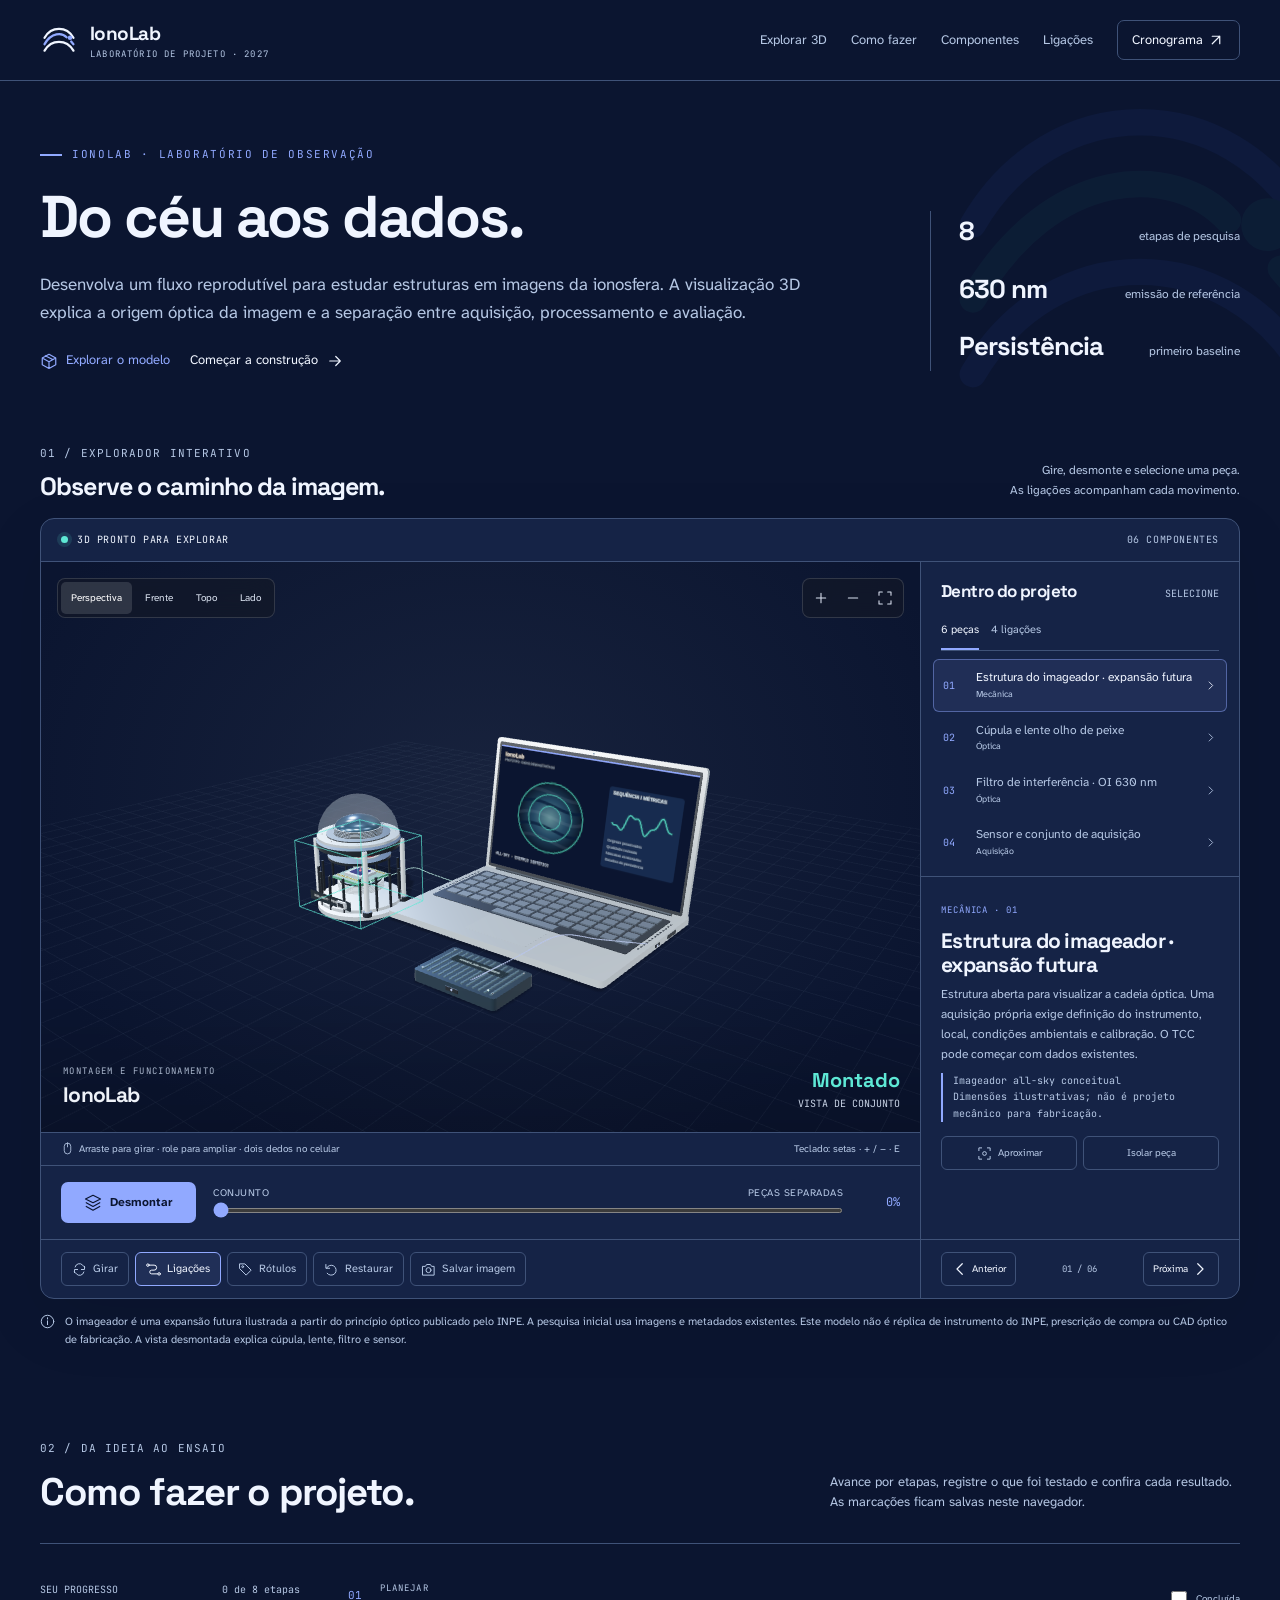
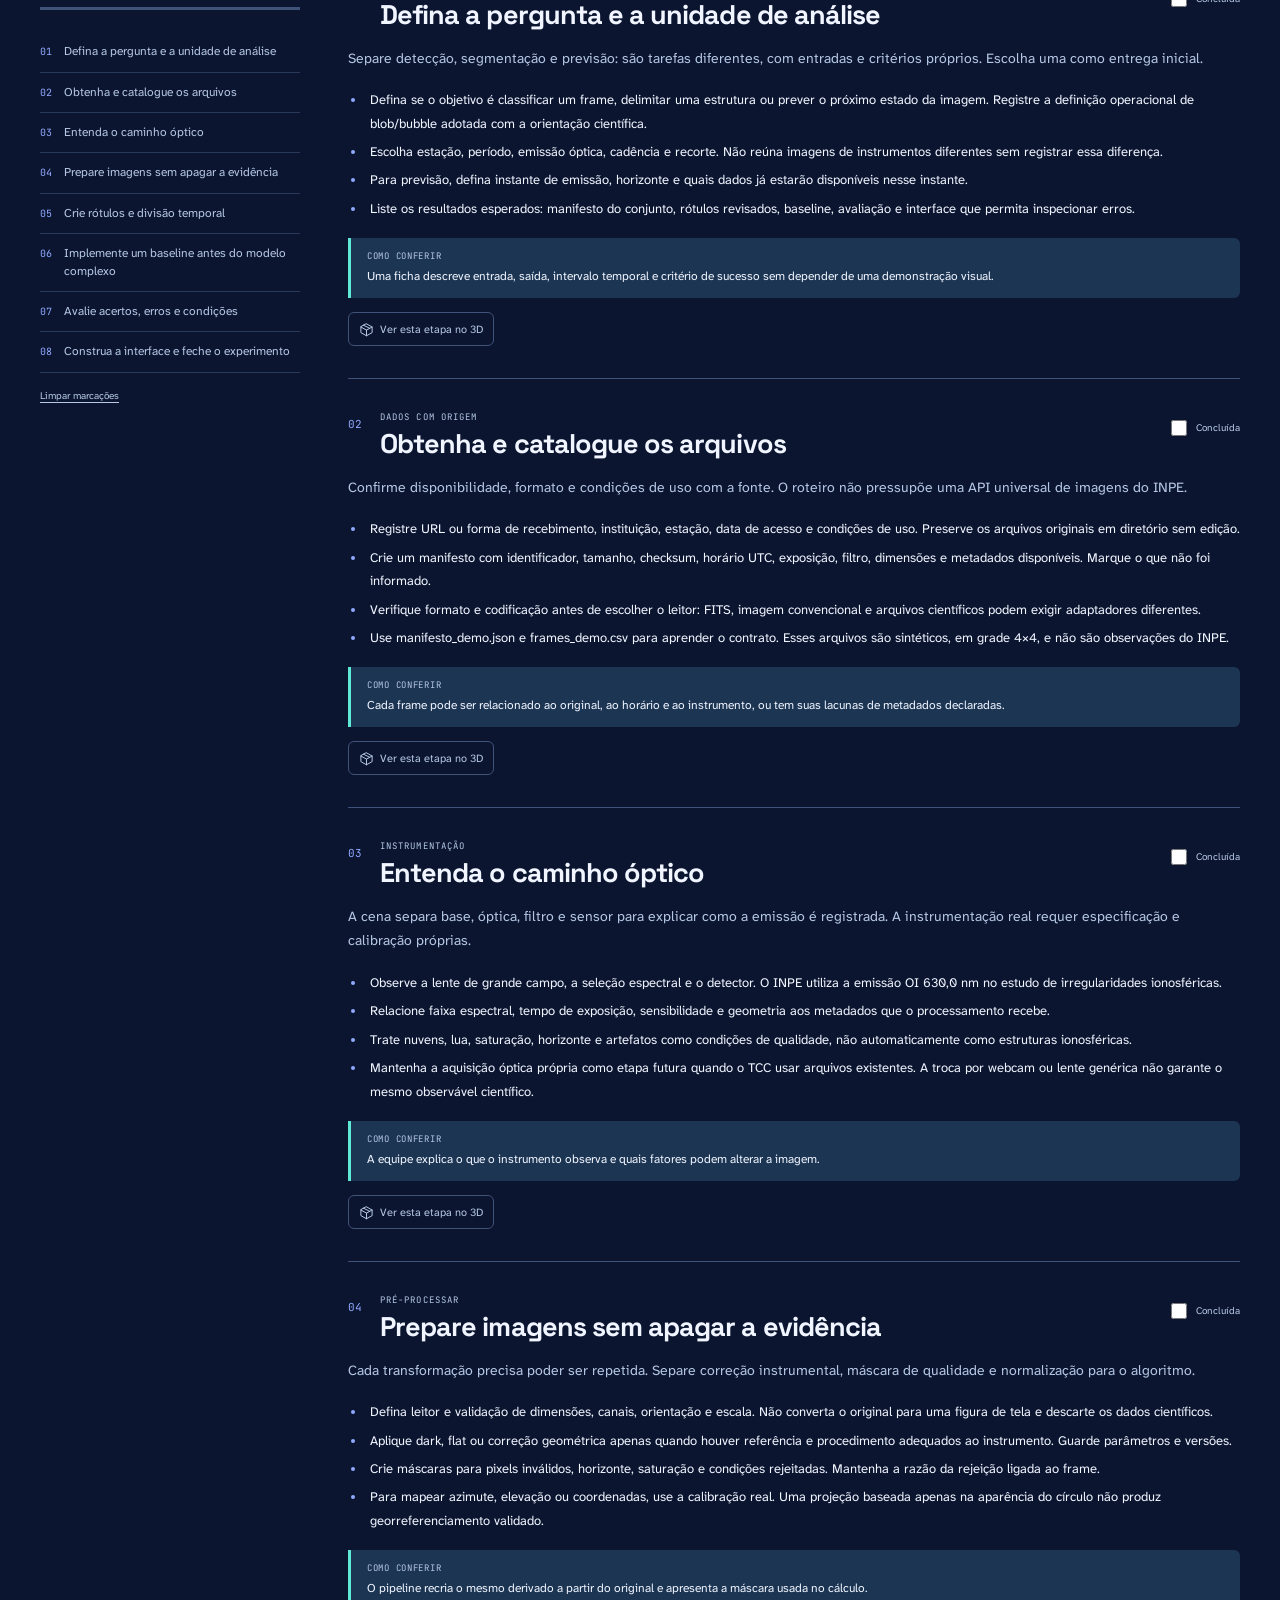
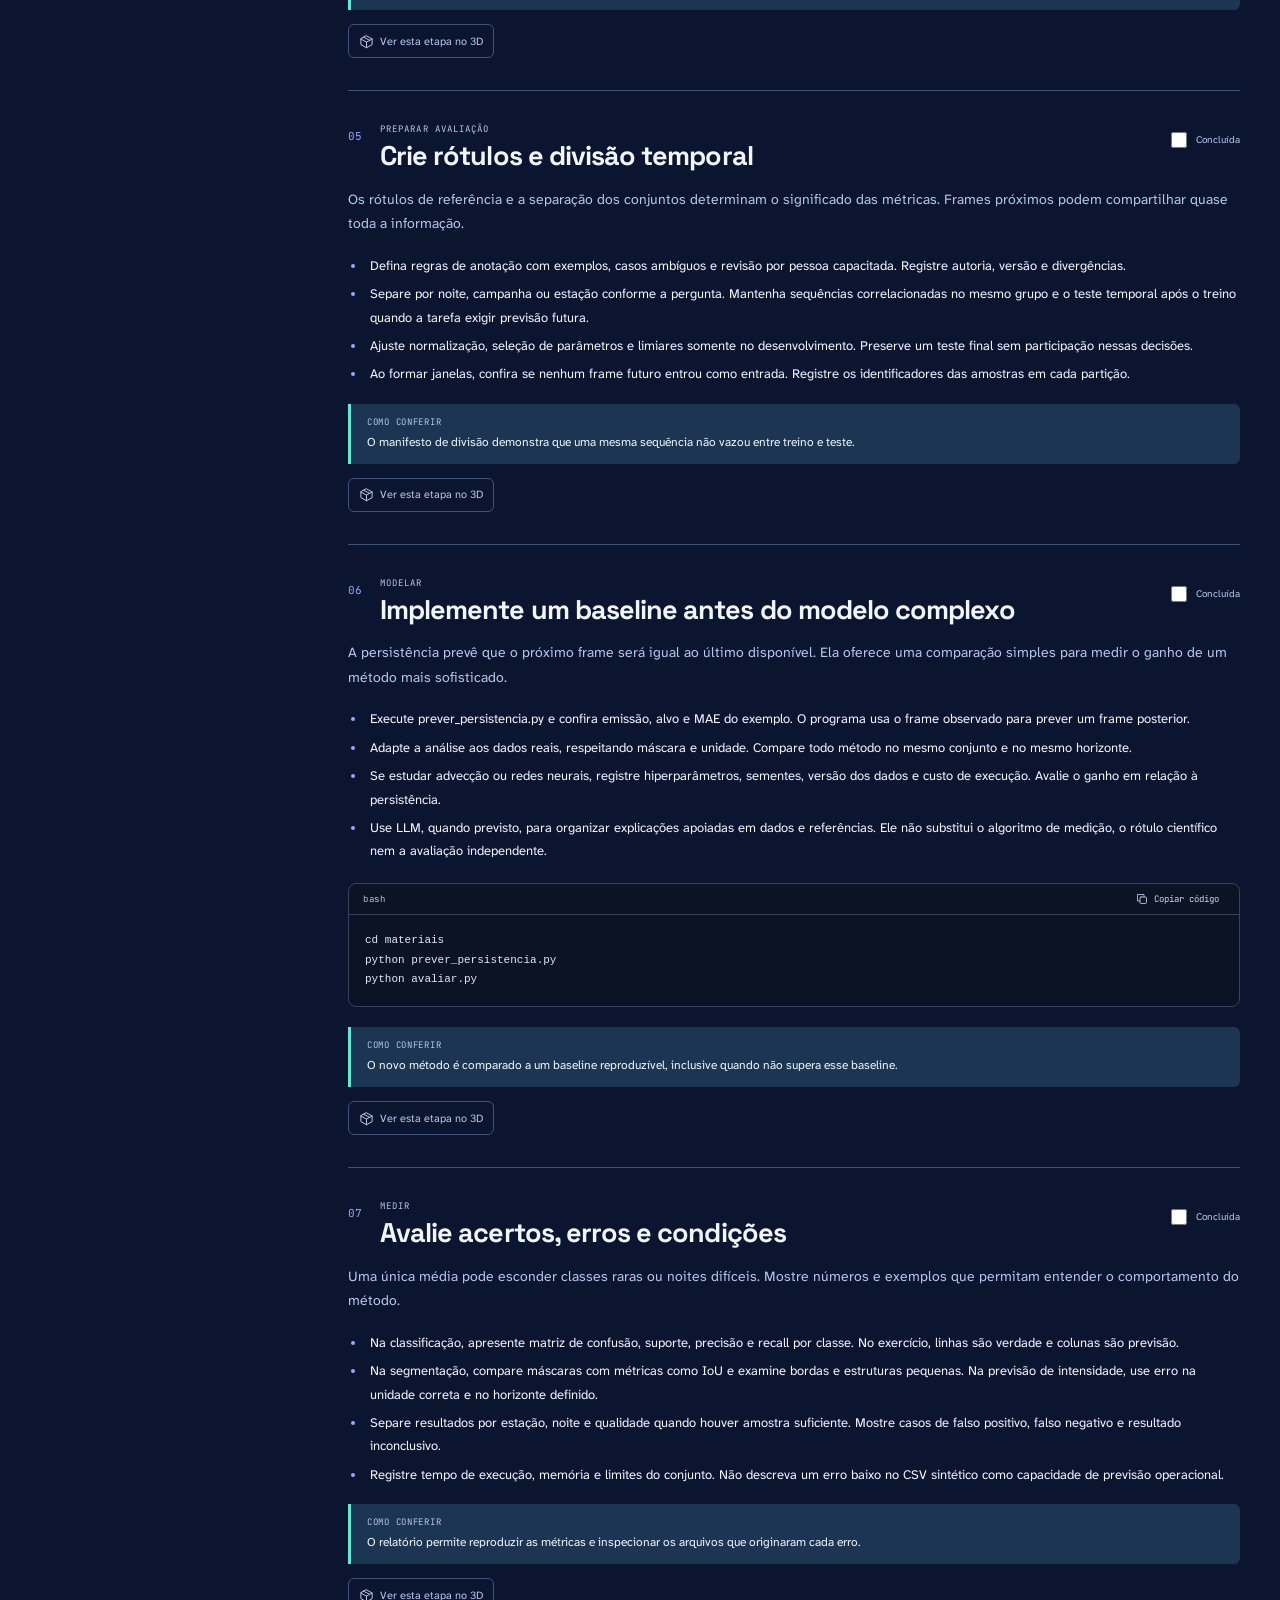
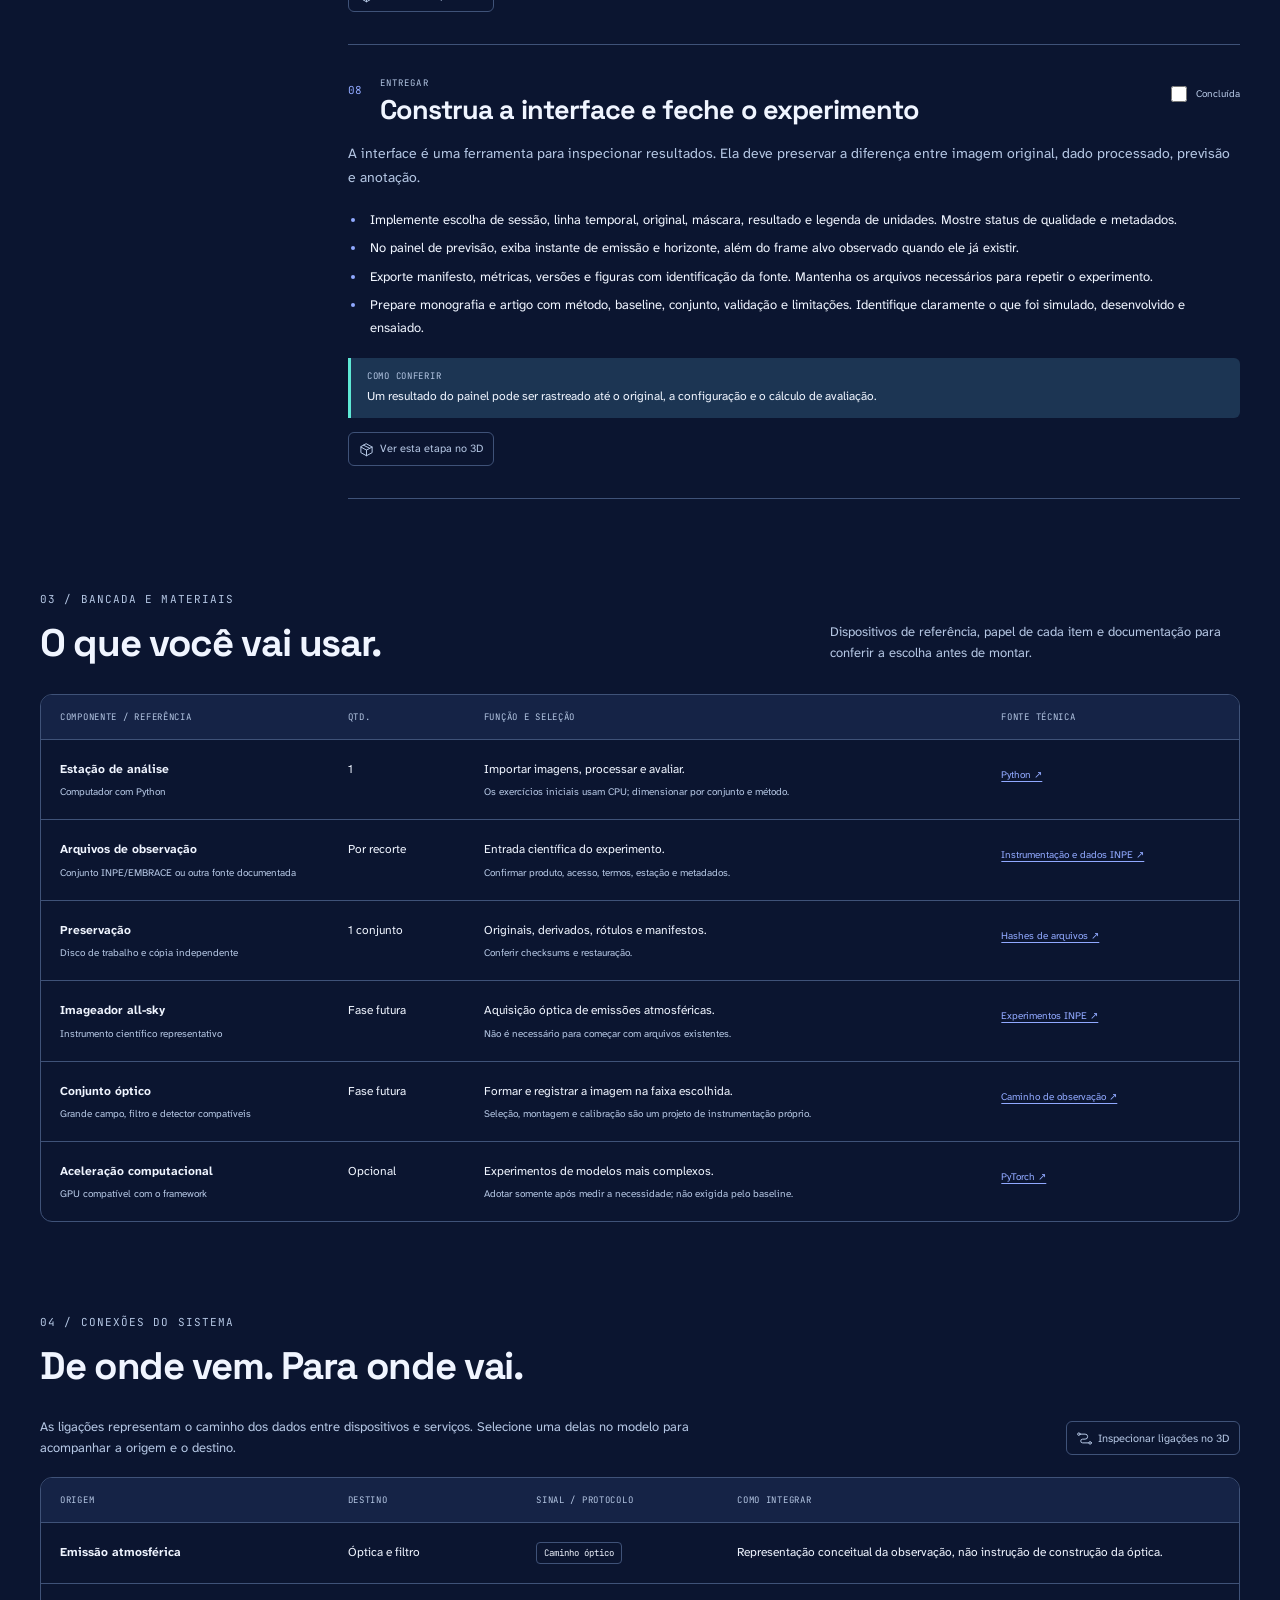
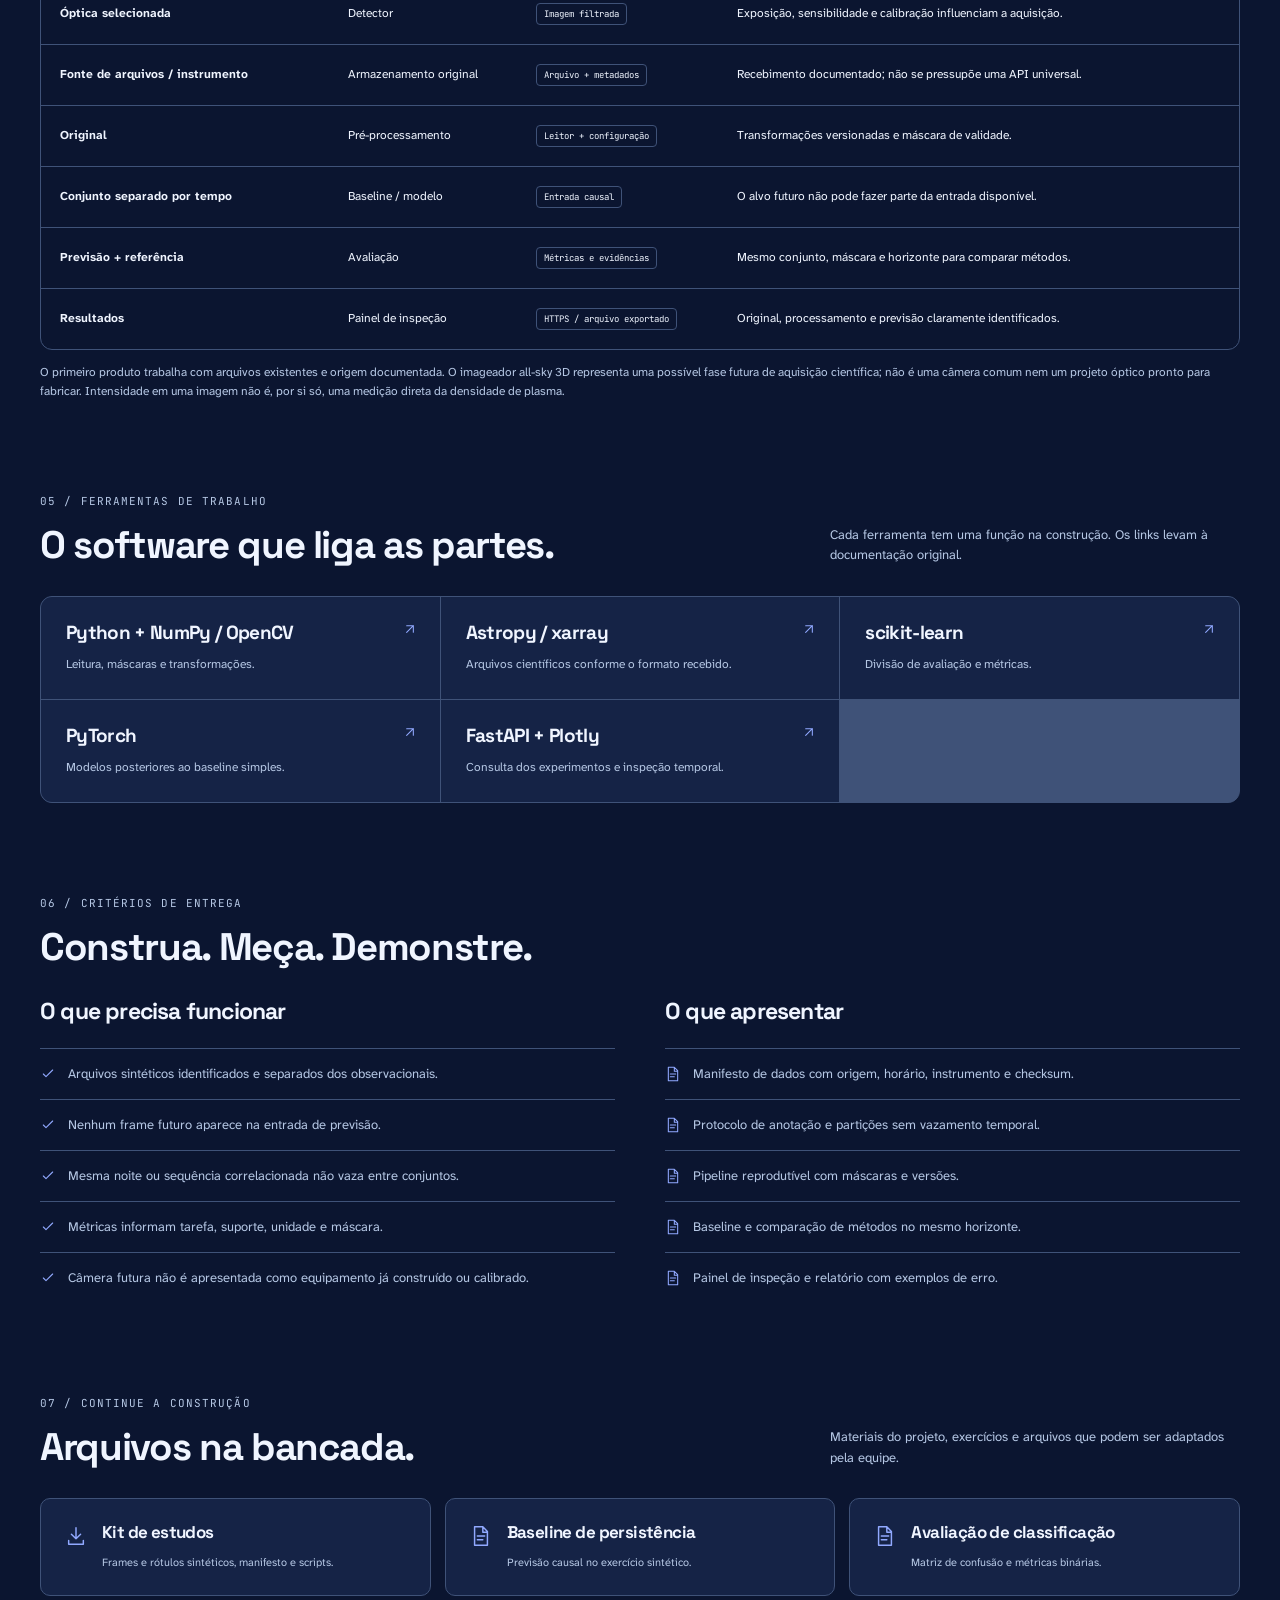
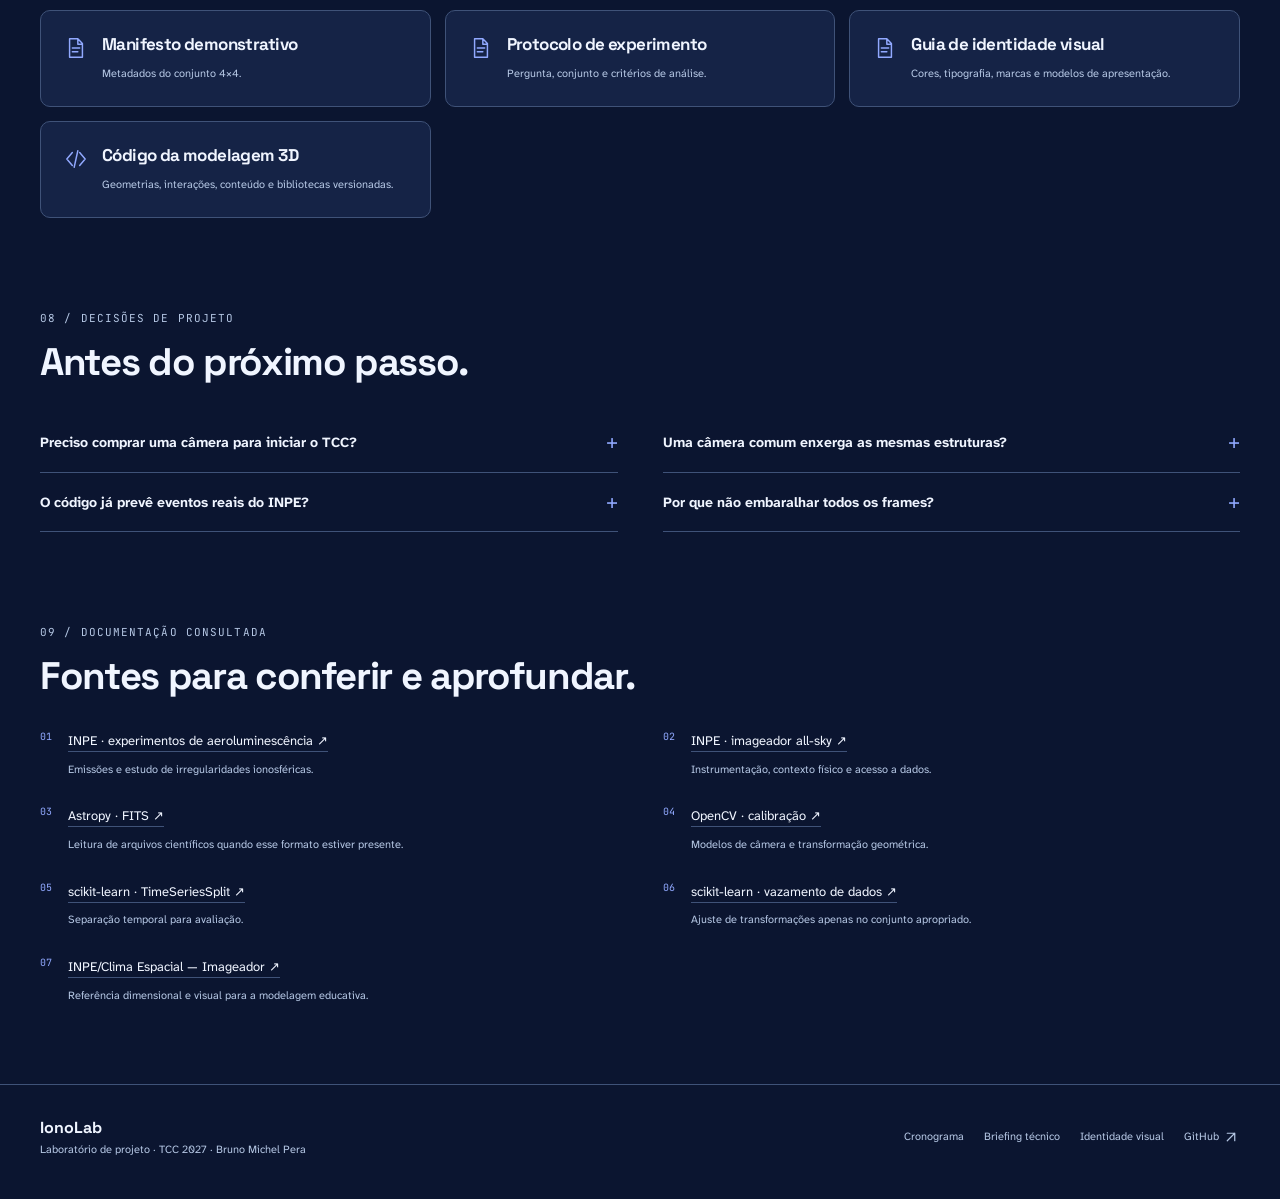
==== laboratorio-3d/index.html @ b093783a "Adiciona laboratório 3D e simplifica cronograma de 2027" ====
<!DOCTYPE html>
<html lang="pt-BR"><head><meta charset="UTF-8"><meta name="viewport" content="width=device-width,initial-scale=1"><meta name="theme-color" content="#0B1530"><title>IonoLab · Laboratório 3D e guia de construção</title><meta name="description" content="Desenvolva um fluxo reprodutível para estudar estruturas em imagens da ionosfera. A visualização 3D explica a origem óptica da imagem e a separação entre aquisição, processamento e avaliação."><link rel="icon" href="../identidade-visual/assets/simbolo.svg" type="image/svg+xml"><link rel="canonical" href="https://perabru.github.io/ionolab-ionosfera/laboratorio-3d/"><link rel="stylesheet" href="style.css"><style>@font-face{font-family:'Space Grotesk';src:url('../identidade-visual/fontes/space-grotesk.woff') format('woff');font-display:swap;font-weight:100 900}
@font-face{font-family:'Atkinson Hyperlegible Next';src:url('../identidade-visual/fontes/atkinson-hyperlegible-next.woff') format('woff');font-display:swap;font-weight:100 900}
@font-face{font-family:'JetBrains Mono';src:url('../identidade-visual/fontes/jetbrains-mono.woff') format('woff');font-display:swap;font-weight:100 900}
:root{--bg:#0B1530;--panel:#152346;--ink:#F0F5FF;--muted:#B5C7E4;--line:#3F5278;--accent:#91A9FF;--second:#5EE8D5;--paper:#F0F5FF;--dark:#0B1530;--accent-ink:#0B1530;--stage-accent:#5EE8D5;--display:'Space Grotesk';--body:'Atkinson Hyperlegible Next';--mono:'JetBrains Mono'}</style><script type="importmap">{"imports":{"three":"./vendor/three.module.min.js"}}</script></head>
<body data-project="ionolab-ionosfera"><a class="skip" href="#como-fazer">Pular para o passo a passo</a>
<header class="site-header"><div class="wrap header-inner"><a class="brand" href="../"><img src="../identidade-visual/assets/simbolo-negativo.svg" alt=""><span><strong>IonoLab</strong><small>Laboratório de projeto · 2027</small></span></a><nav class="nav-links" id="nav-links" aria-label="Navegação do laboratório"><a href="#explorar">Explorar 3D</a><a href="#como-fazer">Como fazer</a><a href="#componentes">Componentes</a><a href="#ligacoes">Ligações</a><a class="back-link" href="../">Cronograma <svg viewBox="0 0 24 24" fill="none" stroke="currentColor" stroke-width="1.6" stroke-linecap="round" stroke-linejoin="round" aria-hidden="true"><path d="M7 17 17 7M7 7h10v10"/></svg></a></nav><button class="menu-toggle" id="menu-toggle" aria-label="Abrir navegação" aria-controls="nav-links" aria-expanded="false"><svg viewBox="0 0 24 24" fill="none" stroke="currentColor" stroke-width="1.6" stroke-linecap="round" stroke-linejoin="round" aria-hidden="true"><path d="M4 6h16M4 12h16M4 18h16"/></svg></button></div></header>
<main><section class="hero"><div class="wrap hero-grid"><div><span class="eyebrow">IonoLab · laboratório de observação</span><h1>Do céu aos dados.</h1><p class="lede">Desenvolva um fluxo reprodutível para estudar estruturas em imagens da ionosfera. A visualização 3D explica a origem óptica da imagem e a separação entre aquisição, processamento e avaliação.</p><div class="hero-links"><a href="#explorar"><svg viewBox="0 0 24 24" fill="none" stroke="currentColor" stroke-width="1.6" stroke-linecap="round" stroke-linejoin="round" aria-hidden="true"><path d="m12 3 9 5v9l-9 5-9-5V8Z M3 8l9 5 9-5m-9 5v9m-5-17 10 5"/></svg>Explorar o modelo</a><a href="#como-fazer">Começar a construção <svg viewBox="0 0 24 24" fill="none" stroke="currentColor" stroke-width="1.6" stroke-linecap="round" stroke-linejoin="round" aria-hidden="true"><path d="M5 12h14m-6-6 6 6-6 6"/></svg></a></div></div><div class="hero-side"><div class="metric"><strong>8</strong><span>etapas de pesquisa</span></div><div class="metric"><strong>630 nm</strong><span>emissão de referência</span></div><div class="metric"><strong>Persistência</strong><span>primeiro baseline</span></div></div></div></section>
<div class="wrap"><section id="explorar" aria-labelledby="lab-title"><div class="lab-header"><div><span class="section-label">01 / Explorador interativo</span><h2 id="lab-title">Observe o caminho da imagem.</h2></div><p>Gire, desmonte e selecione uma peça.<br>As ligações acompanham cada movimento.</p></div>
<div class="lab-frame" id="lab-frame"><div class="lab-topbar"><span class="live-label"><i class="status-dot" aria-hidden="true"></i><span id="viewer-status" role="status">PREPARANDO O MODELO 3D</span></span><span class="muted" id="part-counter">MODELO EDUCATIVO</span></div><div class="lab-body"><div class="stage-column"><div class="stage" id="stage"><canvas id="scene" tabindex="0" aria-label="Visualização 3D carregando"></canvas><div class="canvas-labels" id="label-layer"></div><div class="camera-tools"><div class="segmented" aria-label="Vistas da câmera"><button data-camera="perspective" aria-pressed="true">Perspectiva</button><button data-camera="front" aria-pressed="false">Frente</button><button data-camera="top" aria-pressed="false">Topo</button><button data-camera="side" aria-pressed="false">Lado</button></div><div class="camera-actions"><button id="zoom-in" aria-label="Aproximar" title="Aproximar"><svg viewBox="0 0 24 24" fill="none" stroke="currentColor" stroke-width="1.6" stroke-linecap="round" stroke-linejoin="round" aria-hidden="true"><path d="M12 5v14M5 12h14"/></svg></button><button id="zoom-out" aria-label="Afastar" title="Afastar"><svg viewBox="0 0 24 24" fill="none" stroke="currentColor" stroke-width="1.6" stroke-linecap="round" stroke-linejoin="round" aria-hidden="true"><path d="M5 12h14"/></svg></button><button id="fullscreen" aria-label="Tela cheia" title="Tela cheia" aria-pressed="false"><svg viewBox="0 0 24 24" fill="none" stroke="currentColor" stroke-width="1.6" stroke-linecap="round" stroke-linejoin="round" aria-hidden="true"><path d="M8 3H3v5m13-5h5v5M3 16v5h5m13-5v5h-5"/></svg></button></div></div><div class="stage-brand"><span>Montagem e funcionamento</span><strong>IonoLab</strong></div><div class="stage-badge"><span id="assembly-value">Montado</span><div id="assembly-caption">VISTA DE CONJUNTO</div></div><div class="viewer-message" id="viewer-message"><div><div class="loader-ring"></div><h3>Preparando o laboratório</h3><p>Carregando as peças e os controles da visualização 3D.</p></div></div><noscript><div class="viewer-message"><div><h3>Ative o JavaScript para explorar o 3D</h3><p>O guia completo de construção permanece disponível abaixo.</p></div></div></noscript></div><div class="stage-hint"><span><svg viewBox="0 0 24 24" fill="none" stroke="currentColor" stroke-width="1.6" stroke-linecap="round" stroke-linejoin="round" aria-hidden="true"><rect x="6" y="2" width="12" height="20" rx="6"/><path d="M12 2v7"/></svg>Arraste para girar · role para ampliar · dois dedos no celular</span><span class="keyboard-hint">Teclado: setas · + / − · E</span></div><div class="explosion-control"><button class="primary-button" id="explode-button"><svg viewBox="0 0 24 24" fill="none" stroke="currentColor" stroke-width="1.6" stroke-linecap="round" stroke-linejoin="round" aria-hidden="true"><path d="m12 3 10 5-10 5L2 8Zm-9 10 9 5 9-5M3 18l9 5 9-5"/></svg><span id="explode-label">Desmontar</span></button><div class="explosion-range"><label for="explode"><span>CONJUNTO</span><span>PEÇAS SEPARADAS</span></label><input type="range" id="explode" min="0" max="100" value="0" step="1" aria-label="Nível de desmontagem"></div><output id="explode-output" for="explode">0%</output></div><div class="viewer-controls"><button class="control-button" id="spin" aria-pressed="false"><svg viewBox="0 0 24 24" fill="none" stroke="currentColor" stroke-width="1.6" stroke-linecap="round" stroke-linejoin="round" aria-hidden="true"><path d="M20 7v5h-5M4 17v-5h5M5 8a7 7 0 0 1 12-3l3 3M4 16l3 3a7 7 0 0 0 12-3"/></svg>Girar</button><button class="control-button" id="wires" aria-pressed="true"><svg viewBox="0 0 24 24" fill="none" stroke="currentColor" stroke-width="1.6" stroke-linecap="round" stroke-linejoin="round" aria-hidden="true"><path d="M5 5h8a4 4 0 0 1 0 8H9a3 3 0 0 0 0 6h10"/><circle cx="3" cy="5" r="2"/><circle cx="21" cy="19" r="2"/></svg>Ligações</button><button class="control-button" id="labels" aria-pressed="false"><svg viewBox="0 0 24 24" fill="none" stroke="currentColor" stroke-width="1.6" stroke-linecap="round" stroke-linejoin="round" aria-hidden="true"><path d="M3 3h8l10 10-8 8L3 11Z"/><circle cx="7.5" cy="7.5" r="1.5"/></svg>Rótulos</button><button class="control-button" id="reset-view"><svg viewBox="0 0 24 24" fill="none" stroke="currentColor" stroke-width="1.6" stroke-linecap="round" stroke-linejoin="round" aria-hidden="true"><path d="M3 4v6h6M4 10a8 8 0 1 1 1 8"/></svg>Restaurar</button><button class="control-button" id="save-image"><svg viewBox="0 0 24 24" fill="none" stroke="currentColor" stroke-width="1.6" stroke-linecap="round" stroke-linejoin="round" aria-hidden="true"><path d="M3 7h4l2-3h6l2 3h4v14H3Z"/><circle cx="12" cy="13" r="4"/></svg>Salvar imagem</button></div></div>
<aside class="inspector" aria-label="Inspeção do modelo"><div class="inspector-heading"><h3>Dentro do projeto</h3><span>SELECIONE</span></div><div class="inspector-tabs" role="tablist" aria-label="Inspecionar"><button id="tab-parts" role="tab" aria-controls="part-list" aria-selected="true"><span id="parts-count">Peças</span></button><button id="tab-connections" role="tab" aria-controls="connection-list" aria-selected="false" tabindex="-1"><span id="connections-count">Ligações</span></button></div><div class="part-list" id="part-list" role="tabpanel" aria-labelledby="tab-parts"></div><div class="connection-list" id="connection-list" role="tabpanel" aria-labelledby="tab-connections" hidden></div><div class="part-detail" id="part-detail"><span class="detail-kicker">Explore</span><h4>Selecione uma peça</h4><p>Conheça a função, o dispositivo de referência e as dimensões de cada componente.</p></div><div class="tour-nav"><button id="tour-prev" aria-label="Componente anterior"><svg viewBox="0 0 24 24" fill="none" stroke="currentColor" stroke-width="1.6" stroke-linecap="round" stroke-linejoin="round" aria-hidden="true"><path d="m15 5-7 7 7 7"/></svg>Anterior</button><span id="tour-position">— / —</span><button id="tour-next" aria-label="Próximo componente">Próxima<svg viewBox="0 0 24 24" fill="none" stroke="currentColor" stroke-width="1.6" stroke-linecap="round" stroke-linejoin="round" aria-hidden="true"><path d="m9 5 7 7-7 7"/></svg></button></div></aside></div></div>
<div class="model-note"><svg viewBox="0 0 24 24" fill="none" stroke="currentColor" stroke-width="1.6" stroke-linecap="round" stroke-linejoin="round" aria-hidden="true"><circle cx="12" cy="12" r="10"/><path d="M12 11v6m0-11v2"/></svg><p id="model-note-text">O primeiro produto trabalha com arquivos existentes e origem documentada. O imageador all-sky 3D representa uma possível fase futura de aquisição científica; não é uma câmera comum nem um projeto óptico pronto para fabricar. Intensidade em uma imagem não é, por si só, uma medição direta da densidade de plasma.</p></div><p class="sr-only" id="selection-announcement" aria-live="polite"></p></section>
<section class="section" id="como-fazer" aria-labelledby="workflow-title"><div class="section-heading"><div><span class="section-label">02 / Da ideia ao ensaio</span><h2 id="workflow-title">Como fazer o projeto.</h2></div><p>Avance por etapas, registre o que foi testado e confira cada resultado. As marcações ficam salvas neste navegador.</p></div><div class="section-rule"></div><div class="workflow"><aside class="workflow-nav" aria-label="Etapas de construção"><div class="progress-heading"><span>SEU PROGRESSO</span><span id="progress-text">0 de 8 etapas</span></div><div class="progress-track"><span id="progress-bar"></span></div><nav><a href="#etapa-1"><span>01</span><span>Defina a pergunta e a unidade de análise</span></a><a href="#etapa-2"><span>02</span><span>Obtenha e catalogue os arquivos</span></a><a href="#etapa-3"><span>03</span><span>Entenda o caminho óptico</span></a><a href="#etapa-4"><span>04</span><span>Prepare imagens sem apagar a evidência</span></a><a href="#etapa-5"><span>05</span><span>Crie rótulos e divisão temporal</span></a><a href="#etapa-6"><span>06</span><span>Implemente um baseline antes do modelo complexo</span></a><a href="#etapa-7"><span>07</span><span>Avalie acertos, erros e condições</span></a><a href="#etapa-8"><span>08</span><span>Construa a interface e feche o experimento</span></a></nav><button class="reset-progress" id="reset-progress">Limpar marcações</button></aside><div><article class="step" id="etapa-1"><div class="step-title"><span class="step-number">01</span><div class="step-title-content"><p class="step-kicker">Planejar</p><h3>Defina a pergunta e a unidade de análise</h3></div><label class="check-button"><input type="checkbox" data-step-check="etapa-1" aria-label="Marcar etapa 1: Defina a pergunta e a unidade de análise"><span>Concluída</span></label></div><p>Separe detecção, segmentação e previsão: são tarefas diferentes, com entradas e critérios próprios. Escolha uma como entrega inicial.</p><ul><li>Defina se o objetivo é classificar um frame, delimitar uma estrutura ou prever o próximo estado da imagem. Registre a definição operacional de blob/bubble adotada com a orientação científica.</li><li>Escolha estação, período, emissão óptica, cadência e recorte. Não reúna imagens de instrumentos diferentes sem registrar essa diferença.</li><li>Para previsão, defina instante de emissão, horizonte e quais dados já estarão disponíveis nesse instante.</li><li>Liste os resultados esperados: manifesto do conjunto, rótulos revisados, baseline, avaliação e interface que permita inspecionar erros.</li></ul><div class="acceptance"><strong>Como conferir</strong>Uma ficha descreve entrada, saída, intervalo temporal e critério de sucesso sem depender de uma demonstração visual.</div><button class="control-button step-view" data-view-parts="workstation,storage"><svg viewBox="0 0 24 24" fill="none" stroke="currentColor" stroke-width="1.6" stroke-linecap="round" stroke-linejoin="round" aria-hidden="true"><path d="m12 3 9 5v9l-9 5-9-5V8Z M3 8l9 5 9-5m-9 5v9m-5-17 10 5"/></svg>Ver esta etapa no 3D</button></article><article class="step" id="etapa-2"><div class="step-title"><span class="step-number">02</span><div class="step-title-content"><p class="step-kicker">Dados com origem</p><h3>Obtenha e catalogue os arquivos</h3></div><label class="check-button"><input type="checkbox" data-step-check="etapa-2" aria-label="Marcar etapa 2: Obtenha e catalogue os arquivos"><span>Concluída</span></label></div><p>Confirme disponibilidade, formato e condições de uso com a fonte. O roteiro não pressupõe uma API universal de imagens do INPE.</p><ul><li>Registre URL ou forma de recebimento, instituição, estação, data de acesso e condições de uso. Preserve os arquivos originais em diretório sem edição.</li><li>Crie um manifesto com identificador, tamanho, checksum, horário UTC, exposição, filtro, dimensões e metadados disponíveis. Marque o que não foi informado.</li><li>Verifique formato e codificação antes de escolher o leitor: FITS, imagem convencional e arquivos científicos podem exigir adaptadores diferentes.</li><li>Use manifesto_demo.json e frames_demo.csv para aprender o contrato. Esses arquivos são sintéticos, em grade 4×4, e não são observações do INPE.</li></ul><div class="acceptance"><strong>Como conferir</strong>Cada frame pode ser relacionado ao original, ao horário e ao instrumento, ou tem suas lacunas de metadados declaradas.</div><button class="control-button step-view" data-view-parts="storage,workstation"><svg viewBox="0 0 24 24" fill="none" stroke="currentColor" stroke-width="1.6" stroke-linecap="round" stroke-linejoin="round" aria-hidden="true"><path d="m12 3 9 5v9l-9 5-9-5V8Z M3 8l9 5 9-5m-9 5v9m-5-17 10 5"/></svg>Ver esta etapa no 3D</button></article><article class="step" id="etapa-3"><div class="step-title"><span class="step-number">03</span><div class="step-title-content"><p class="step-kicker">Instrumentação</p><h3>Entenda o caminho óptico</h3></div><label class="check-button"><input type="checkbox" data-step-check="etapa-3" aria-label="Marcar etapa 3: Entenda o caminho óptico"><span>Concluída</span></label></div><p>A cena separa base, óptica, filtro e sensor para explicar como a emissão é registrada. A instrumentação real requer especificação e calibração próprias.</p><ul><li>Observe a lente de grande campo, a seleção espectral e o detector. O INPE utiliza a emissão OI 630,0 nm no estudo de irregularidades ionosféricas.</li><li>Relacione faixa espectral, tempo de exposição, sensibilidade e geometria aos metadados que o processamento recebe.</li><li>Trate nuvens, lua, saturação, horizonte e artefatos como condições de qualidade, não automaticamente como estruturas ionosféricas.</li><li>Mantenha a aquisição óptica própria como etapa futura quando o TCC usar arquivos existentes. A troca por webcam ou lente genérica não garante o mesmo observável científico.</li></ul><div class="acceptance"><strong>Como conferir</strong>A equipe explica o que o instrumento observa e quais fatores podem alterar a imagem.</div><button class="control-button step-view" data-view-parts="instrument_base,optics,filter,sensor"><svg viewBox="0 0 24 24" fill="none" stroke="currentColor" stroke-width="1.6" stroke-linecap="round" stroke-linejoin="round" aria-hidden="true"><path d="m12 3 9 5v9l-9 5-9-5V8Z M3 8l9 5 9-5m-9 5v9m-5-17 10 5"/></svg>Ver esta etapa no 3D</button></article><article class="step" id="etapa-4"><div class="step-title"><span class="step-number">04</span><div class="step-title-content"><p class="step-kicker">Pré-processar</p><h3>Prepare imagens sem apagar a evidência</h3></div><label class="check-button"><input type="checkbox" data-step-check="etapa-4" aria-label="Marcar etapa 4: Prepare imagens sem apagar a evidência"><span>Concluída</span></label></div><p>Cada transformação precisa poder ser repetida. Separe correção instrumental, máscara de qualidade e normalização para o algoritmo.</p><ul><li>Defina leitor e validação de dimensões, canais, orientação e escala. Não converta o original para uma figura de tela e descarte os dados científicos.</li><li>Aplique dark, flat ou correção geométrica apenas quando houver referência e procedimento adequados ao instrumento. Guarde parâmetros e versões.</li><li>Crie máscaras para pixels inválidos, horizonte, saturação e condições rejeitadas. Mantenha a razão da rejeição ligada ao frame.</li><li>Para mapear azimute, elevação ou coordenadas, use a calibração real. Uma projeção baseada apenas na aparência do círculo não produz georreferenciamento validado.</li></ul><div class="acceptance"><strong>Como conferir</strong>O pipeline recria o mesmo derivado a partir do original e apresenta a máscara usada no cálculo.</div><button class="control-button step-view" data-view-parts="sensor,workstation,storage"><svg viewBox="0 0 24 24" fill="none" stroke="currentColor" stroke-width="1.6" stroke-linecap="round" stroke-linejoin="round" aria-hidden="true"><path d="m12 3 9 5v9l-9 5-9-5V8Z M3 8l9 5 9-5m-9 5v9m-5-17 10 5"/></svg>Ver esta etapa no 3D</button></article><article class="step" id="etapa-5"><div class="step-title"><span class="step-number">05</span><div class="step-title-content"><p class="step-kicker">Preparar avaliação</p><h3>Crie rótulos e divisão temporal</h3></div><label class="check-button"><input type="checkbox" data-step-check="etapa-5" aria-label="Marcar etapa 5: Crie rótulos e divisão temporal"><span>Concluída</span></label></div><p>Os rótulos de referência e a separação dos conjuntos determinam o significado das métricas. Frames próximos podem compartilhar quase toda a informação.</p><ul><li>Defina regras de anotação com exemplos, casos ambíguos e revisão por pessoa capacitada. Registre autoria, versão e divergências.</li><li>Separe por noite, campanha ou estação conforme a pergunta. Mantenha sequências correlacionadas no mesmo grupo e o teste temporal após o treino quando a tarefa exigir previsão futura.</li><li>Ajuste normalização, seleção de parâmetros e limiares somente no desenvolvimento. Preserve um teste final sem participação nessas decisões.</li><li>Ao formar janelas, confira se nenhum frame futuro entrou como entrada. Registre os identificadores das amostras em cada partição.</li></ul><div class="acceptance"><strong>Como conferir</strong>O manifesto de divisão demonstra que uma mesma sequência não vazou entre treino e teste.</div><button class="control-button step-view" data-view-parts="workstation,storage"><svg viewBox="0 0 24 24" fill="none" stroke="currentColor" stroke-width="1.6" stroke-linecap="round" stroke-linejoin="round" aria-hidden="true"><path d="m12 3 9 5v9l-9 5-9-5V8Z M3 8l9 5 9-5m-9 5v9m-5-17 10 5"/></svg>Ver esta etapa no 3D</button></article><article class="step" id="etapa-6"><div class="step-title"><span class="step-number">06</span><div class="step-title-content"><p class="step-kicker">Modelar</p><h3>Implemente um baseline antes do modelo complexo</h3></div><label class="check-button"><input type="checkbox" data-step-check="etapa-6" aria-label="Marcar etapa 6: Implemente um baseline antes do modelo complexo"><span>Concluída</span></label></div><p>A persistência prevê que o próximo frame será igual ao último disponível. Ela oferece uma comparação simples para medir o ganho de um método mais sofisticado.</p><ul><li>Execute prever_persistencia.py e confira emissão, alvo e MAE do exemplo. O programa usa o frame observado para prever um frame posterior.</li><li>Adapte a análise aos dados reais, respeitando máscara e unidade. Compare todo método no mesmo conjunto e no mesmo horizonte.</li><li>Se estudar advecção ou redes neurais, registre hiperparâmetros, sementes, versão dos dados e custo de execução. Avalie o ganho em relação à persistência.</li><li>Use LLM, quando previsto, para organizar explicações apoiadas em dados e referências. Ele não substitui o algoritmo de medição, o rótulo científico nem a avaliação independente.</li></ul><div class="code-block"><div class="code-top"><span>bash</span><button class="copy-code" data-copy-code="code-etapa-6"><svg viewBox="0 0 24 24" fill="none" stroke="currentColor" stroke-width="1.6" stroke-linecap="round" stroke-linejoin="round" aria-hidden="true"><rect x="8" y="8" width="13" height="13" rx="2"/><path d="M16 8V3H3v13h5"/></svg>Copiar código</button></div><pre><code id="code-etapa-6">cd materiais
python prever_persistencia.py
python avaliar.py</code></pre></div><div class="acceptance"><strong>Como conferir</strong>O novo método é comparado a um baseline reproduzível, inclusive quando não supera esse baseline.</div><button class="control-button step-view" data-view-parts="workstation"><svg viewBox="0 0 24 24" fill="none" stroke="currentColor" stroke-width="1.6" stroke-linecap="round" stroke-linejoin="round" aria-hidden="true"><path d="m12 3 9 5v9l-9 5-9-5V8Z M3 8l9 5 9-5m-9 5v9m-5-17 10 5"/></svg>Ver esta etapa no 3D</button></article><article class="step" id="etapa-7"><div class="step-title"><span class="step-number">07</span><div class="step-title-content"><p class="step-kicker">Medir</p><h3>Avalie acertos, erros e condições</h3></div><label class="check-button"><input type="checkbox" data-step-check="etapa-7" aria-label="Marcar etapa 7: Avalie acertos, erros e condições"><span>Concluída</span></label></div><p>Uma única média pode esconder classes raras ou noites difíceis. Mostre números e exemplos que permitam entender o comportamento do método.</p><ul><li>Na classificação, apresente matriz de confusão, suporte, precisão e recall por classe. No exercício, linhas são verdade e colunas são previsão.</li><li>Na segmentação, compare máscaras com métricas como IoU e examine bordas e estruturas pequenas. Na previsão de intensidade, use erro na unidade correta e no horizonte definido.</li><li>Separe resultados por estação, noite e qualidade quando houver amostra suficiente. Mostre casos de falso positivo, falso negativo e resultado inconclusivo.</li><li>Registre tempo de execução, memória e limites do conjunto. Não descreva um erro baixo no CSV sintético como capacidade de previsão operacional.</li></ul><div class="acceptance"><strong>Como conferir</strong>O relatório permite reproduzir as métricas e inspecionar os arquivos que originaram cada erro.</div><button class="control-button step-view" data-view-parts="workstation,storage"><svg viewBox="0 0 24 24" fill="none" stroke="currentColor" stroke-width="1.6" stroke-linecap="round" stroke-linejoin="round" aria-hidden="true"><path d="m12 3 9 5v9l-9 5-9-5V8Z M3 8l9 5 9-5m-9 5v9m-5-17 10 5"/></svg>Ver esta etapa no 3D</button></article><article class="step" id="etapa-8"><div class="step-title"><span class="step-number">08</span><div class="step-title-content"><p class="step-kicker">Entregar</p><h3>Construa a interface e feche o experimento</h3></div><label class="check-button"><input type="checkbox" data-step-check="etapa-8" aria-label="Marcar etapa 8: Construa a interface e feche o experimento"><span>Concluída</span></label></div><p>A interface é uma ferramenta para inspecionar resultados. Ela deve preservar a diferença entre imagem original, dado processado, previsão e anotação.</p><ul><li>Implemente escolha de sessão, linha temporal, original, máscara, resultado e legenda de unidades. Mostre status de qualidade e metadados.</li><li>No painel de previsão, exiba instante de emissão e horizonte, além do frame alvo observado quando ele já existir.</li><li>Exporte manifesto, métricas, versões e figuras com identificação da fonte. Mantenha os arquivos necessários para repetir o experimento.</li><li>Prepare monografia e artigo com método, baseline, conjunto, validação e limitações. Identifique claramente o que foi simulado, desenvolvido e ensaiado.</li></ul><div class="acceptance"><strong>Como conferir</strong>Um resultado do painel pode ser rastreado até o original, a configuração e o cálculo de avaliação.</div><button class="control-button step-view" data-view-parts="workstation,storage,sensor"><svg viewBox="0 0 24 24" fill="none" stroke="currentColor" stroke-width="1.6" stroke-linecap="round" stroke-linejoin="round" aria-hidden="true"><path d="m12 3 9 5v9l-9 5-9-5V8Z M3 8l9 5 9-5m-9 5v9m-5-17 10 5"/></svg>Ver esta etapa no 3D</button></article></div></div></section>
<section class="section" id="componentes" aria-labelledby="components-title"><div class="section-heading"><div><span class="section-label">03 / Bancada e materiais</span><h2 id="components-title">O que você vai usar.</h2></div><p>Dispositivos de referência, papel de cada item e documentação para conferir a escolha antes de montar.</p></div><div class="table-shell"><table class="data-table"><thead><tr><th>Componente / referência</th><th>Qtd.</th><th>Função e seleção</th><th>Fonte técnica</th></tr></thead><tbody><tr><td><strong>Estação de análise</strong><small>Computador com Python</small></td><td>1</td><td>Importar imagens, processar e avaliar.<small>Os exercícios iniciais usam CPU; dimensionar por conjunto e método.</small></td><td><a href="https://www.python.org/" target="_blank" rel="noopener noreferrer">Python ↗</a></td></tr><tr><td><strong>Arquivos de observação</strong><small>Conjunto INPE/EMBRACE ou outra fonte documentada</small></td><td>Por recorte</td><td>Entrada científica do experimento.<small>Confirmar produto, acesso, termos, estação e metadados.</small></td><td><a href="https://www.gov.br/inpe/pt-br/area-conhecimento/unidade-sul/heliofisica-aeronomia-e-clima-espacial" target="_blank" rel="noopener noreferrer">Instrumentação e dados INPE ↗</a></td></tr><tr><td><strong>Preservação</strong><small>Disco de trabalho e cópia independente</small></td><td>1 conjunto</td><td>Originais, derivados, rótulos e manifestos.<small>Conferir checksums e restauração.</small></td><td><a href="https://docs.python.org/3/library/hashlib.html" target="_blank" rel="noopener noreferrer">Hashes de arquivos ↗</a></td></tr><tr><td><strong>Imageador all-sky</strong><small>Instrumento científico representativo</small></td><td>Fase futura</td><td>Aquisição óptica de emissões atmosféricas.<small>Não é necessário para começar com arquivos existentes.</small></td><td><a href="https://www.gov.br/inpe/pt-br/area-conhecimento/engenharia-e-ciencias-espaciais/cgce/ciencia-espacial/clima-espacial/aeroluminescencia/experimentos" target="_blank" rel="noopener noreferrer">Experimentos INPE ↗</a></td></tr><tr><td><strong>Conjunto óptico</strong><small>Grande campo, filtro e detector compatíveis</small></td><td>Fase futura</td><td>Formar e registrar a imagem na faixa escolhida.<small>Seleção, montagem e calibração são um projeto de instrumentação próprio.</small></td><td><a href="https://www.gov.br/inpe/pt-br/area-conhecimento/unidade-sul/heliofisica-aeronomia-e-clima-espacial" target="_blank" rel="noopener noreferrer">Caminho de observação ↗</a></td></tr><tr><td><strong>Aceleração computacional</strong><small>GPU compatível com o framework</small></td><td>Opcional</td><td>Experimentos de modelos mais complexos.<small>Adotar somente após medir a necessidade; não exigida pelo baseline.</small></td><td><a href="https://pytorch.org/" target="_blank" rel="noopener noreferrer">PyTorch ↗</a></td></tr></tbody></table></div></section>
<section class="section" id="ligacoes" aria-labelledby="connections-title"><div class="section-heading"><div><span class="section-label">04 / Conexões do sistema</span><h2 id="connections-title">De onde vem. Para onde vai.</h2></div></div><div class="connections-top"><p>As ligações representam o caminho dos dados entre dispositivos e serviços. Selecione uma delas no modelo para acompanhar a origem e o destino.</p><button class="control-button" id="show-connections"><svg viewBox="0 0 24 24" fill="none" stroke="currentColor" stroke-width="1.6" stroke-linecap="round" stroke-linejoin="round" aria-hidden="true"><path d="M5 5h8a4 4 0 0 1 0 8H9a3 3 0 0 0 0 6h10"/><circle cx="3" cy="5" r="2"/><circle cx="21" cy="19" r="2"/></svg>Inspecionar ligações no 3D</button></div><div class="table-shell"><table class="data-table"><thead><tr><th>Origem</th><th>Destino</th><th>Sinal / protocolo</th><th>Como integrar</th></tr></thead><tbody><tr><td><strong>Emissão atmosférica</strong></td><td>Óptica e filtro</td><td><span class="connection-type">Caminho óptico</span></td><td>Representação conceitual da observação, não instrução de construção da óptica.</td></tr><tr><td><strong>Óptica selecionada</strong></td><td>Detector</td><td><span class="connection-type">Imagem filtrada</span></td><td>Exposição, sensibilidade e calibração influenciam a aquisição.</td></tr><tr><td><strong>Fonte de arquivos / instrumento</strong></td><td>Armazenamento original</td><td><span class="connection-type">Arquivo + metadados</span></td><td>Recebimento documentado; não se pressupõe uma API universal.</td></tr><tr><td><strong>Original</strong></td><td>Pré-processamento</td><td><span class="connection-type">Leitor + configuração</span></td><td>Transformações versionadas e máscara de validade.</td></tr><tr><td><strong>Conjunto separado por tempo</strong></td><td>Baseline / modelo</td><td><span class="connection-type">Entrada causal</span></td><td>O alvo futuro não pode fazer parte da entrada disponível.</td></tr><tr><td><strong>Previsão + referência</strong></td><td>Avaliação</td><td><span class="connection-type">Métricas e evidências</span></td><td>Mesmo conjunto, máscara e horizonte para comparar métodos.</td></tr><tr><td><strong>Resultados</strong></td><td>Painel de inspeção</td><td><span class="connection-type">HTTPS / arquivo exportado</span></td><td>Original, processamento e previsão claramente identificados.</td></tr></tbody></table></div><p class="connections-caption">O primeiro produto trabalha com arquivos existentes e origem documentada. O imageador all-sky 3D representa uma possível fase futura de aquisição científica; não é uma câmera comum nem um projeto óptico pronto para fabricar. Intensidade em uma imagem não é, por si só, uma medição direta da densidade de plasma.</p></section>
<section class="section" id="ferramentas"><div class="section-heading"><div><span class="section-label">05 / Ferramentas de trabalho</span><h2>O software que liga as partes.</h2></div><p>Cada ferramenta tem uma função na construção. Os links levam à documentação original.</p></div><div class="stack-grid"><a class="stack-item" href="https://docs.opencv.org/4.x/d9/d0c/group__calib3d.html" target="_blank" rel="noopener noreferrer"><svg viewBox="0 0 24 24" fill="none" stroke="currentColor" stroke-width="1.6" stroke-linecap="round" stroke-linejoin="round" aria-hidden="true"><path d="M7 17 17 7M7 7h10v10"/></svg><h3>Python + NumPy / OpenCV</h3><p>Leitura, máscaras e transformações.</p></a><a class="stack-item" href="https://docs.astropy.org/en/stable/io/fits/" target="_blank" rel="noopener noreferrer"><svg viewBox="0 0 24 24" fill="none" stroke="currentColor" stroke-width="1.6" stroke-linecap="round" stroke-linejoin="round" aria-hidden="true"><path d="M7 17 17 7M7 7h10v10"/></svg><h3>Astropy / xarray</h3><p>Arquivos científicos conforme o formato recebido.</p></a><a class="stack-item" href="https://scikit-learn.org/stable/modules/generated/sklearn.model_selection.TimeSeriesSplit.html" target="_blank" rel="noopener noreferrer"><svg viewBox="0 0 24 24" fill="none" stroke="currentColor" stroke-width="1.6" stroke-linecap="round" stroke-linejoin="round" aria-hidden="true"><path d="M7 17 17 7M7 7h10v10"/></svg><h3>scikit-learn</h3><p>Divisão de avaliação e métricas.</p></a><a class="stack-item" href="https://pytorch.org/" target="_blank" rel="noopener noreferrer"><svg viewBox="0 0 24 24" fill="none" stroke="currentColor" stroke-width="1.6" stroke-linecap="round" stroke-linejoin="round" aria-hidden="true"><path d="M7 17 17 7M7 7h10v10"/></svg><h3>PyTorch</h3><p>Modelos posteriores ao baseline simples.</p></a><a class="stack-item" href="https://fastapi.tiangolo.com/" target="_blank" rel="noopener noreferrer"><svg viewBox="0 0 24 24" fill="none" stroke="currentColor" stroke-width="1.6" stroke-linecap="round" stroke-linejoin="round" aria-hidden="true"><path d="M7 17 17 7M7 7h10v10"/></svg><h3>FastAPI + Plotly</h3><p>Consulta dos experimentos e inspeção temporal.</p></a></div></section>
<section class="section" id="validacao"><div class="section-heading"><div><span class="section-label">06 / Critérios de entrega</span><h2>Construa. Meça. Demonstre.</h2></div></div><div class="quality-grid"><div><h3>O que precisa funcionar</h3><ul class="quality-list"><li><svg viewBox="0 0 24 24" fill="none" stroke="currentColor" stroke-width="1.6" stroke-linecap="round" stroke-linejoin="round" aria-hidden="true"><path d="m5 12 4 4L19 6"/></svg><span>Arquivos sintéticos identificados e separados dos observacionais.</span></li><li><svg viewBox="0 0 24 24" fill="none" stroke="currentColor" stroke-width="1.6" stroke-linecap="round" stroke-linejoin="round" aria-hidden="true"><path d="m5 12 4 4L19 6"/></svg><span>Nenhum frame futuro aparece na entrada de previsão.</span></li><li><svg viewBox="0 0 24 24" fill="none" stroke="currentColor" stroke-width="1.6" stroke-linecap="round" stroke-linejoin="round" aria-hidden="true"><path d="m5 12 4 4L19 6"/></svg><span>Mesma noite ou sequência correlacionada não vaza entre conjuntos.</span></li><li><svg viewBox="0 0 24 24" fill="none" stroke="currentColor" stroke-width="1.6" stroke-linecap="round" stroke-linejoin="round" aria-hidden="true"><path d="m5 12 4 4L19 6"/></svg><span>Métricas informam tarefa, suporte, unidade e máscara.</span></li><li><svg viewBox="0 0 24 24" fill="none" stroke="currentColor" stroke-width="1.6" stroke-linecap="round" stroke-linejoin="round" aria-hidden="true"><path d="m5 12 4 4L19 6"/></svg><span>Câmera futura não é apresentada como equipamento já construído ou calibrado.</span></li></ul></div><div><h3>O que apresentar</h3><ul class="quality-list"><li><svg viewBox="0 0 24 24" fill="none" stroke="currentColor" stroke-width="1.6" stroke-linecap="round" stroke-linejoin="round" aria-hidden="true"><path d="M14 2H5v20h14V7Zm0 0v6h5M8 12h8m-8 4h6"/></svg><span>Manifesto de dados com origem, horário, instrumento e checksum.</span></li><li><svg viewBox="0 0 24 24" fill="none" stroke="currentColor" stroke-width="1.6" stroke-linecap="round" stroke-linejoin="round" aria-hidden="true"><path d="M14 2H5v20h14V7Zm0 0v6h5M8 12h8m-8 4h6"/></svg><span>Protocolo de anotação e partições sem vazamento temporal.</span></li><li><svg viewBox="0 0 24 24" fill="none" stroke="currentColor" stroke-width="1.6" stroke-linecap="round" stroke-linejoin="round" aria-hidden="true"><path d="M14 2H5v20h14V7Zm0 0v6h5M8 12h8m-8 4h6"/></svg><span>Pipeline reprodutível com máscaras e versões.</span></li><li><svg viewBox="0 0 24 24" fill="none" stroke="currentColor" stroke-width="1.6" stroke-linecap="round" stroke-linejoin="round" aria-hidden="true"><path d="M14 2H5v20h14V7Zm0 0v6h5M8 12h8m-8 4h6"/></svg><span>Baseline e comparação de métodos no mesmo horizonte.</span></li><li><svg viewBox="0 0 24 24" fill="none" stroke="currentColor" stroke-width="1.6" stroke-linecap="round" stroke-linejoin="round" aria-hidden="true"><path d="M14 2H5v20h14V7Zm0 0v6h5M8 12h8m-8 4h6"/></svg><span>Painel de inspeção e relatório com exemplos de erro.</span></li></ul></div></div></section>
<section class="section" id="arquivos"><div class="section-heading"><div><span class="section-label">07 / Continue a construção</span><h2>Arquivos na bancada.</h2></div><p>Materiais do projeto, exercícios e arquivos que podem ser adaptados pela equipe.</p></div><div class="resource-grid"><a class="resource" href="../materiais/kit-estudos-ionolab.zip"><svg viewBox="0 0 24 24" fill="none" stroke="currentColor" stroke-width="1.6" stroke-linecap="round" stroke-linejoin="round" aria-hidden="true"><path d="M12 3v12m-5-5 5 5 5-5M4 17v4h16v-4"/></svg><div><h3>Kit de estudos</h3><p>Frames e rótulos sintéticos, manifesto e scripts.</p></div></a><a class="resource" href="../materiais/prever_persistencia.py"><svg viewBox="0 0 24 24" fill="none" stroke="currentColor" stroke-width="1.6" stroke-linecap="round" stroke-linejoin="round" aria-hidden="true"><path d="M14 2H5v20h14V7Zm0 0v6h5M8 12h8m-8 4h6"/></svg><div><h3>Baseline de persistência</h3><p>Previsão causal no exercício sintético.</p></div></a><a class="resource" href="../materiais/avaliar.py"><svg viewBox="0 0 24 24" fill="none" stroke="currentColor" stroke-width="1.6" stroke-linecap="round" stroke-linejoin="round" aria-hidden="true"><path d="M14 2H5v20h14V7Zm0 0v6h5M8 12h8m-8 4h6"/></svg><div><h3>Avaliação de classificação</h3><p>Matriz de confusão e métricas binárias.</p></div></a><a class="resource" href="../materiais/manifesto_demo.json"><svg viewBox="0 0 24 24" fill="none" stroke="currentColor" stroke-width="1.6" stroke-linecap="round" stroke-linejoin="round" aria-hidden="true"><path d="M14 2H5v20h14V7Zm0 0v6h5M8 12h8m-8 4h6"/></svg><div><h3>Manifesto demonstrativo</h3><p>Metadados do conjunto 4×4.</p></div></a><a class="resource" href="../materiais/protocolo_experimento.md"><svg viewBox="0 0 24 24" fill="none" stroke="currentColor" stroke-width="1.6" stroke-linecap="round" stroke-linejoin="round" aria-hidden="true"><path d="M14 2H5v20h14V7Zm0 0v6h5M8 12h8m-8 4h6"/></svg><div><h3>Protocolo de experimento</h3><p>Pergunta, conjunto e critérios de análise.</p></div></a><a class="resource" href="../identidade-visual/"><svg viewBox="0 0 24 24" fill="none" stroke="currentColor" stroke-width="1.6" stroke-linecap="round" stroke-linejoin="round" aria-hidden="true"><path d="M14 2H5v20h14V7Zm0 0v6h5M8 12h8m-8 4h6"/></svg><div><h3>Guia de identidade visual</h3><p>Cores, tipografia, marcas e modelos de apresentação.</p></div></a><a class="resource" href="https://github.com/perabru/ionolab-ionosfera/tree/main/laboratorio-3d"><svg viewBox="0 0 24 24" fill="none" stroke="currentColor" stroke-width="1.6" stroke-linecap="round" stroke-linejoin="round" aria-hidden="true"><path d="m8 5-6 7 6 7m8-14 6 7-6 7M14 3l-4 18"/></svg><div><h3>Código da modelagem 3D</h3><p>Geometrias, interações, conteúdo e bibliotecas versionadas.</p></div></a></div></section>
<section class="section" id="duvidas"><div class="section-heading"><div><span class="section-label">08 / Decisões de projeto</span><h2>Antes do próximo passo.</h2></div></div><div class="faq"><details><summary>Preciso comprar uma câmera para iniciar o TCC?</summary><p>Não. O primeiro fluxo usa arquivos existentes com origem e condições de uso confirmadas. O imageador representa uma etapa de aquisição própria que pode ficar como trabalho futuro.</p></details><details><summary>Uma câmera comum enxerga as mesmas estruturas?</summary><p>A aquisição científica depende de sensibilidade, exposição, filtro e calibração adequados à emissão observada. Aparência semelhante de uma câmera não comprova essa capacidade.</p></details><details><summary>O código já prevê eventos reais do INPE?</summary><p>Os scripts do kit demonstram persistência e cálculo de métricas em dados sintéticos. O resultado científico exige adaptação, conjunto observacional e avaliação próprios.</p></details><details><summary>Por que não embaralhar todos os frames?</summary><p>Frames próximos compartilham informação e podem facilitar artificialmente o teste. A divisão deve respeitar tempo, noite, campanha ou estação conforme a pergunta.</p></details></div></section>
<section class="section" id="referencias"><div class="section-heading"><div><span class="section-label">09 / Documentação consultada</span><h2>Fontes para conferir e aprofundar.</h2></div></div><ol class="reference-list"><li><div><a href="https://www.gov.br/inpe/pt-br/area-conhecimento/engenharia-e-ciencias-espaciais/cgce/ciencia-espacial/clima-espacial/aeroluminescencia/experimentos" target="_blank" rel="noopener noreferrer">INPE · experimentos de aeroluminescência ↗</a><p>Emissões e estudo de irregularidades ionosféricas.</p></div></li><li><div><a href="https://www.gov.br/inpe/pt-br/area-conhecimento/unidade-sul/heliofisica-aeronomia-e-clima-espacial" target="_blank" rel="noopener noreferrer">INPE · imageador all-sky ↗</a><p>Instrumentação, contexto físico e acesso a dados.</p></div></li><li><div><a href="https://docs.astropy.org/en/stable/io/fits/" target="_blank" rel="noopener noreferrer">Astropy · FITS ↗</a><p>Leitura de arquivos científicos quando esse formato estiver presente.</p></div></li><li><div><a href="https://docs.opencv.org/4.x/d9/d0c/group__calib3d.html" target="_blank" rel="noopener noreferrer">OpenCV · calibração ↗</a><p>Modelos de câmera e transformação geométrica.</p></div></li><li><div><a href="https://scikit-learn.org/stable/modules/generated/sklearn.model_selection.TimeSeriesSplit.html" target="_blank" rel="noopener noreferrer">scikit-learn · TimeSeriesSplit ↗</a><p>Separação temporal para avaliação.</p></div></li><li><div><a href="https://scikit-learn.org/stable/common_pitfalls.html#data-leakage" target="_blank" rel="noopener noreferrer">scikit-learn · vazamento de dados ↗</a><p>Ajuste de transformações apenas no conjunto apropriado.</p></div></li><li><div><a href="https://www2.inpe.br/climaespacial/AGCImagerViewer/faces/about.xhtml?lan=pt" target="_blank" rel="noopener noreferrer">INPE/Clima Espacial — Imageador ↗</a><p>Referência dimensional e visual para a modelagem educativa.</p></div></li></ol></section></div></main>
<footer class="site-footer"><div class="wrap footer-inner"><div><strong>IonoLab</strong><br>Laboratório de projeto · TCC 2027 · Bruno Michel Pera</div><div class="footer-links"><a href="../">Cronograma</a><a href="../briefing.html">Briefing técnico</a><a href="../identidade-visual/">Identidade visual</a><a href="https://github.com/perabru/ionolab-ionosfera">GitHub <svg viewBox="0 0 24 24" fill="none" stroke="currentColor" stroke-width="1.6" stroke-linecap="round" stroke-linejoin="round" aria-hidden="true"><path d="M7 17 17 7M7 7h10v10"/></svg></a></div></div></footer><div class="toast" id="toast" role="status"></div><script id="project-data" type="application/json">{"slug": "ionolab-ionosfera", "name": "IonoLab", "colors": {"bg": "#0B1530", "panel": "#152346", "ink": "#F0F5FF", "muted": "#B5C7E4", "line": "#3F5278", "accent": "#91A9FF", "second": "#5EE8D5", "paper": "#F0F5FF", "dark": "#0B1530"}, "fonts": {"display": "Space Grotesk", "body": "Atkinson Hyperlegible Next", "mono": "JetBrains Mono"}, "stageAccent": "#5EE8D5"}</script><script type="module" src="viewer.js"></script></body></html>
---- laboratorio-3d/style.css ----
*{box-sizing:border-box}html{scroll-behavior:smooth;scroll-padding-top:92px}body{margin:0;background:var(--bg);color:var(--ink);font-family:var(--body),sans-serif;font-size:16px;line-height:1.6;-webkit-font-smoothing:antialiased}button,input,select{font:inherit}button,a,input,summary{touch-action:manipulation}button,a{ -webkit-tap-highlight-color:transparent}button{cursor:pointer}a{color:inherit}a:focus-visible,button:focus-visible,summary:focus-visible,input:focus-visible,canvas:focus-visible{outline:3px solid var(--second);outline-offset:4px}button:disabled{cursor:default;opacity:.4}button svg,a svg{width:18px;height:18px;flex:none;vertical-align:middle}button svg{pointer-events:none}img{max-width:100%}[hidden]{display:none!important}::selection{background:var(--accent);color:var(--accent-ink)}.skip{position:fixed;left:16px;top:-100px;padding:12px 20px;background:var(--accent);color:var(--accent-ink);z-index:1000}.skip:focus{top:12px}.wrap{max-width:1480px;margin:0 auto;padding:0 40px}.site-header{position:sticky;top:0;z-index:80;background:var(--bg);border-bottom:1px solid var(--line)}.header-inner{min-height:80px;display:flex;align-items:center;justify-content:space-between;gap:24px}.brand{display:flex;align-items:center;gap:12px;text-decoration:none;white-space:nowrap}.brand img{height:38px;width:38px}.brand strong{font-family:var(--display),sans-serif;font-size:19px;letter-spacing:-.03em}.brand small{font-family:var(--mono),monospace;font-size:9px;letter-spacing:.13em;text-transform:uppercase;color:var(--muted);display:block;line-height:1.3}.nav-links{display:flex;align-items:center;gap:24px}.nav-links a{font-size:13px;text-decoration:none;color:var(--muted);white-space:nowrap}.nav-links a:hover{color:var(--ink)}.nav-links .back-link{border:1px solid var(--line);padding:9px 14px;border-radius:7px;color:var(--ink)}.menu-toggle{display:none;background:none;border:1px solid var(--line);color:var(--ink);border-radius:8px;padding:9px}
.hero{padding:65px 0 38px;position:relative;overflow:hidden}.hero:after{content:"";position:absolute;right:-80px;top:-50px;width:440px;height:440px;opacity:.065;pointer-events:none;background:url('../identidade-visual/assets/simbolo.svg') center/contain no-repeat}.hero-grid{display:grid;grid-template-columns:minmax(0,1fr) 310px;gap:50px;align-items:end;position:relative;z-index:1}.eyebrow{font-family:var(--mono),monospace;color:var(--accent);font-size:11px;letter-spacing:.15em;text-transform:uppercase;display:flex;align-items:center;gap:10px}.eyebrow:before{content:"";width:22px;height:2px;background:currentColor}h1,h2,h3,h4{font-family:var(--display),sans-serif;line-height:1.13;letter-spacing:-.035em}h1{font-size:clamp(38px,4.6vw,65px);max-width:930px;margin:20px 0 20px;font-weight:700}h1 em{font-style:normal;color:var(--accent)}.lede{font-size:17px;line-height:1.65;max-width:810px;color:var(--muted);margin:0}.hero-side{border-left:1px solid var(--line);padding-left:28px;display:grid;gap:16px;padding-bottom:3px}.metric{display:flex;align-items:baseline;justify-content:space-between;gap:16px}.metric strong{font-family:var(--display);font-size:26px;letter-spacing:-.04em;white-space:nowrap}.metric span{font-size:12px;color:var(--muted);text-align:right;max-width:160px}.hero-links{display:flex;gap:20px;align-items:center;margin-top:24px;font-size:13px}.hero-links a{text-decoration:none;display:flex;gap:8px;align-items:center}.hero-links a:first-child{color:var(--accent)}
.section-label{font-family:var(--mono);font-size:11px;color:var(--muted);letter-spacing:.1em;text-transform:uppercase}.lab-header{display:flex;justify-content:space-between;align-items:end;gap:24px;margin:30px 0 18px}.lab-header h2{font-size:25px;margin:7px 0 0}.lab-header p{margin:0;font-size:12px;color:var(--muted);text-align:right;max-width:290px}.lab-frame{border:1px solid var(--line);border-radius:var(--radius,14px);overflow:hidden;background:var(--panel);box-shadow:0 22px 70px #00000014}.lab-topbar{display:flex;align-items:center;justify-content:space-between;padding:13px 20px;border-bottom:1px solid var(--line);font-family:var(--mono);font-size:10px;letter-spacing:.06em}.live-label{display:flex;gap:9px;align-items:center}.status-dot{width:7px;height:7px;background:var(--second);border-radius:50%;box-shadow:0 0 0 4px color-mix(in srgb,var(--second) 12%,transparent)}.lab-topbar .muted{color:var(--muted)}.lab-body{display:grid;grid-template-columns:minmax(0,1fr) 318px;min-height:600px}.stage-column{min-width:0;display:flex;flex-direction:column;border-right:1px solid var(--line)}.stage{height:570px;min-height:420px;position:relative;overflow:hidden;background:radial-gradient(ellipse at 50% 40%,color-mix(in srgb,var(--dark) 80%,#4b5870),var(--dark) 80%);isolation:isolate;color:#f7f8fc}.stage:before{content:"";position:absolute;inset:0;pointer-events:none;z-index:1;background:linear-gradient(180deg,transparent 75%,#00000028)}#scene{display:block;width:100%;height:100%;touch-action:none;position:relative;z-index:0}#scene:focus-visible{outline-offset:-4px}.camera-tools{position:absolute;top:16px;left:16px;right:16px;display:flex;justify-content:space-between;gap:10px;z-index:4;pointer-events:none}.segmented,.camera-actions{display:flex;gap:3px;border:1px solid #ffffff24;border-radius:8px;background:#121828b8;padding:3px;backdrop-filter:blur(14px);pointer-events:auto}.segmented button,.camera-actions button{background:transparent;color:#dbe3f1;border:0;padding:7px 10px;font-size:10px;line-height:1.2;border-radius:5px;min-height:32px}.segmented button[aria-pressed=true]{background:#ffffff21;color:white}.camera-actions button{padding:7px}.camera-actions{gap:2px}.camera-actions svg{width:16px;height:16px}.stage-brand{position:absolute;left:22px;bottom:20px;z-index:3;pointer-events:none;max-width:65%}.stage-brand span{display:block;font-family:var(--mono);font-size:9px;letter-spacing:.15em;color:#a9b6cb;text-transform:uppercase}.stage-brand strong{font-family:var(--display);font-size:21px;letter-spacing:-.03em;color:#eef2f8}.stage-badge{position:absolute;right:20px;bottom:20px;z-index:3;color:#c9d4e6;font-family:var(--mono);font-size:10px;text-align:right}.stage-badge span{display:block;color:var(--stage-accent);font-size:20px;font-family:var(--display);font-weight:700}.canvas-labels{position:absolute;inset:0;pointer-events:none;z-index:2;overflow:hidden}.part-label{position:absolute;transform:translate(-50%,-100%);white-space:nowrap;color:#eef4ff;border:1px solid #ffffff35;background:#0c1424de;font-size:10px;line-height:1.25;border-radius:5px;padding:5px 8px;box-shadow:0 2px 9px #0005;pointer-events:auto;max-width:170px;overflow:hidden;text-overflow:ellipsis}.part-label:after{content:"";position:absolute;bottom:-5px;left:50%;height:5px;width:1px;background:#ffffff60}.part-label.active{border-color:var(--stage-accent);color:var(--stage-accent)}.viewer-message{position:absolute;inset:0;z-index:5;display:grid;place-items:center;text-align:center;padding:36px;background:var(--dark)}.viewer-message div{max-width:420px}.viewer-message h3{font-size:25px}.viewer-message p{color:#c2cee0;font-size:14px}.loader-ring{width:40px;height:40px;border:2px solid #ffffff25;border-top-color:var(--stage-accent);border-radius:50%;margin:0 auto;animation:spin 1s linear infinite}@keyframes spin{to{transform:rotate(360deg)}}.stage-hint{font-size:10px;color:var(--muted);padding:8px 20px;border-top:1px solid var(--line);display:flex;gap:7px;align-items:center;justify-content:space-between}.stage-hint span{display:flex;align-items:center;gap:5px}.stage-hint svg{height:13px;width:13px}
.explosion-control{display:grid;grid-template-columns:135px minmax(0,1fr) 40px;align-items:center;gap:17px;padding:16px 20px;border-top:1px solid var(--line)}.primary-button{border:0;border-radius:7px;background:var(--accent);color:var(--accent-ink);font-weight:700;display:inline-flex;justify-content:center;align-items:center;gap:8px;font-size:12px;padding:11px 14px;text-decoration:none}.primary-button:hover{filter:brightness(1.07)}.explosion-range label{font-size:10px;letter-spacing:.05em;color:var(--muted);display:flex;justify-content:space-between;margin-bottom:3px}.explosion-range input{width:100%;height:5px;margin:7px 0;accent-color:var(--accent);cursor:ew-resize;display:block}.explosion-control output{font-family:var(--mono);font-size:12px;color:var(--accent);text-align:right}.viewer-controls{display:flex;flex-wrap:wrap;gap:6px;border-top:1px solid var(--line);padding:12px 20px}.control-button{display:flex;align-items:center;gap:6px;background:transparent;border:1px solid var(--line);border-radius:6px;color:var(--muted);padding:8px 10px;font-size:11px;line-height:1.2;min-height:34px}.control-button svg{height:15px;width:15px}.control-button:hover,.control-button[aria-pressed=true]{color:var(--ink);border-color:var(--accent);background:color-mix(in srgb,var(--accent) 9%,transparent)}.inspector{display:flex;flex-direction:column;min-width:0}.inspector-heading{padding:20px 20px 0;display:flex;justify-content:space-between;align-items:baseline}.inspector-heading h3{font-size:17px;margin:0}.inspector-heading span{font-family:var(--mono);font-size:10px;color:var(--muted)}.inspector-tabs{display:flex;gap:12px;margin:12px 20px 0;border-bottom:1px solid var(--line)}.inspector-tabs button{background:none;border:0;border-bottom:2px solid transparent;padding:7px 0 10px;color:var(--muted);font-size:11px}.inspector-tabs button[aria-selected=true]{color:var(--ink);border-bottom-color:var(--accent)}.part-list,.connection-list{height:225px;overflow:auto;padding:8px 12px;scrollbar-width:thin;scrollbar-color:var(--line) transparent}.part-item,.connection-item{display:flex;gap:10px;align-items:center;width:100%;padding:10px 9px;border:1px solid transparent;background:none;color:var(--muted);text-align:left;border-radius:6px;line-height:1.3}.part-item:hover,.connection-item:hover{background:color-mix(in srgb,var(--ink) 5%,transparent);color:var(--ink)}.part-item[aria-pressed=true],.connection-item[aria-pressed=true]{border-color:color-mix(in srgb,var(--accent) 45%,transparent);background:color-mix(in srgb,var(--accent) 9%,transparent);color:var(--ink)}.part-number{font:10px var(--mono);width:23px;flex:none;color:var(--accent)}.part-item>span:nth-child(2){font-size:12px}.part-item small{display:block;font-size:9px;color:var(--muted);margin-top:3px}.part-item>svg{margin-left:auto;width:13px;height:13px}.connection-item .wire-dot{width:9px;height:9px;border-radius:50%;flex:none;border:1px solid #fff4}.connection-item>span:last-child{font-size:11px}.connection-item small{display:block;font-size:9px;color:var(--muted);margin-top:2px}.part-detail{border-top:1px solid var(--line);padding:18px 20px;flex:1;min-height:216px}.detail-kicker{font-family:var(--mono);font-size:9px;letter-spacing:.1em;color:var(--accent);text-transform:uppercase}.part-detail h4{font-size:21px;margin:8px 0 9px}.part-detail p{font-size:12px;color:var(--muted);line-height:1.65;margin:8px 0}.part-spec{font-family:var(--mono);font-size:10px!important;border-left:2px solid var(--accent);padding-left:10px;word-break:break-word}.part-actions{display:flex;gap:6px;margin-top:14px}.part-actions button{font-size:10px;padding:7px 9px;flex:1;justify-content:center}.tour-nav{display:flex;justify-content:space-between;align-items:center;border-top:1px solid var(--line);padding:12px 20px;gap:10px}.tour-nav span{font-family:var(--mono);font-size:9px;color:var(--muted);text-align:center}.tour-nav button{background:none;border:1px solid var(--line);color:var(--ink);padding:7px 9px;border-radius:6px;display:flex;align-items:center;font-size:10px;gap:3px}.model-note{display:flex;gap:10px;font-size:11px;color:var(--muted);line-height:1.6;margin:14px 0 0;max-width:1200px}.model-note svg{width:15px;height:15px;flex:none;margin-top:1px}.model-note p{margin:0}.lab-frame.is-expanded{display:flex;flex-direction:column;width:100vw;height:100vh;border:0;border-radius:0;background:var(--bg)}.lab-frame.is-expanded .lab-body{flex:1;min-height:0}.lab-frame.is-expanded .stage{height:auto;flex:1;min-height:200px}.lab-frame.is-expanded .stage-column{min-height:0}.lab-frame.is-expanded .part-list,.lab-frame.is-expanded .connection-list{height:30vh}
.section{padding:86px 0 0}.section-heading{display:flex;justify-content:space-between;gap:30px;align-items:end;margin:0 0 30px}.section-heading h2{font-size:clamp(29px,3vw,43px);margin:10px 0 0}.section-heading>p{color:var(--muted);max-width:410px;font-size:13px;margin:0}.section-rule{height:1px;background:var(--line);margin:0 0 38px}.workflow{display:grid;grid-template-columns:260px minmax(0,1fr);gap:48px}.workflow-nav{align-self:start;position:sticky;top:110px}.workflow-nav .progress-heading{display:flex;justify-content:space-between;font-size:10px;font-family:var(--mono);color:var(--muted);margin-bottom:9px}.progress-track{height:3px;background:var(--line);margin-bottom:22px}.progress-track span{height:3px;width:0;background:var(--accent);display:block;transition:width .25s}.workflow-nav a{display:flex;align-items:flex-start;gap:12px;padding:11px 0;color:var(--muted);font-size:12px;text-decoration:none;border-bottom:1px solid color-mix(in srgb,var(--line) 60%,transparent);line-height:1.45}.workflow-nav a span:first-child{font-family:var(--mono);font-size:10px;color:var(--accent);padding-top:2px}.workflow-nav a:hover{color:var(--ink)}.reset-progress{border:0;background:none;color:var(--muted);font-size:10px;text-decoration:underline;text-underline-offset:3px;padding:15px 0;cursor:pointer}.step{padding:0 0 32px;margin-bottom:32px;border-bottom:1px solid var(--line);scroll-margin-top:110px}.step:last-child{margin-bottom:0}.step-title{display:flex;gap:18px;align-items:flex-start;justify-content:space-between}.step-number{font:11px var(--mono);color:var(--accent);margin:6px 0}.step h3{font-size:27px;margin:4px 0 15px}.step .step-kicker{font:9px var(--mono);color:var(--muted);letter-spacing:.12em;text-transform:uppercase;margin:0 0 6px}.step-title-content{flex:1}.step p{color:var(--muted);margin:0 0 18px;line-height:1.75;font-size:14px}.step ul{padding-left:18px;font-size:13px;line-height:1.8;color:var(--ink);margin:0 0 18px}.step li{padding-left:4px;margin:5px 0}.step li::marker{color:var(--accent)}.check-button{display:flex;align-items:center;gap:6px;font-size:10px;white-space:nowrap;color:var(--muted);padding-top:6px;cursor:pointer}.check-button input{accent-color:var(--accent);width:16px;height:16px}.acceptance{background:color-mix(in srgb,var(--second) 9%,var(--panel));border-left:3px solid var(--second);padding:12px 16px;border-radius:0 6px 6px 0;font-size:12px;color:var(--ink)}.acceptance strong{font:9px var(--mono);letter-spacing:.08em;text-transform:uppercase;display:block;margin-bottom:5px;color:var(--muted)}.step-view{margin:14px 0 0;display:inline-flex}.code-block{margin:20px 0;background:#0b1324;border:1px solid #35435b;color:#e0e9f6;border-radius:8px;overflow:hidden}.code-top{display:flex;align-items:center;justify-content:space-between;padding:8px 14px;border-bottom:1px solid #35435b;font:9px var(--mono);color:#acbfd9;letter-spacing:.08em}.copy-code{background:none;border:0;color:#c7d7f0;font:9px var(--mono);display:flex;gap:6px;align-items:center}.copy-code svg{width:12px;height:12px}.code-block pre{margin:0;padding:16px;overflow:auto;font:11px/1.8 var(--mono);tab-size:2;max-height:500px}.code-block code{white-space:pre;display:block;min-width:fit-content}
.table-shell{border:1px solid var(--line);border-radius:var(--radius,12px);overflow:auto;scrollbar-width:thin}.data-table{border-collapse:collapse;width:100%;text-align:left;font-size:12px;min-width:730px}.data-table th{font:9px var(--mono);letter-spacing:.08em;text-transform:uppercase;color:var(--muted);padding:16px 19px;background:var(--panel);border-bottom:1px solid var(--line)}.data-table td{padding:19px;vertical-align:top;border-bottom:1px solid var(--line);line-height:1.7}.data-table tr:last-child td{border-bottom:0}.data-table td:first-child{width:24%}.data-table strong{display:block;color:var(--ink);font-weight:700}.data-table small{display:block;color:var(--muted);margin-top:5px;font-size:10px;line-height:1.6}.data-table a{display:inline-block;margin-top:7px;text-decoration:underline;text-underline-offset:3px;color:var(--accent);font-size:10px}.connection-type{font:9px var(--mono);border:1px solid var(--line);border-radius:4px;padding:4px 7px;display:inline-block;white-space:nowrap}.connections-caption{color:var(--muted);font-size:12px;margin:13px 0 0}.connections-top{display:flex;justify-content:space-between;gap:20px;align-items:center;margin-bottom:18px}.connections-top p{font-size:13px;color:var(--muted);margin:0;max-width:650px}.connections-top button{flex:none}.stack-grid{display:grid;grid-template-columns:repeat(3,1fr);gap:1px;border:1px solid var(--line);background:var(--line);border-radius:var(--radius,12px);overflow:hidden}.stack-item{background:var(--panel);padding:25px;text-decoration:none;display:block;position:relative}.stack-item h3{font-size:19px;margin:0 26px 10px 0}.stack-item p{font-size:12px;line-height:1.7;color:var(--muted);margin:0}.stack-item>svg{position:absolute;right:22px;top:24px;width:16px;height:16px;color:var(--accent)}.stack-item:hover h3{text-decoration:underline;text-underline-offset:5px}.quality-grid{display:grid;grid-template-columns:1fr 1fr;gap:50px}.quality-grid h3{font-size:23px;margin:0 0 24px}.quality-list{list-style:none;margin:0;padding:0}.quality-list li{border-top:1px solid var(--line);padding:14px 0;display:flex;gap:12px;font-size:13px;color:var(--muted);line-height:1.7}.quality-list svg{flex:none;width:16px;height:16px;color:var(--accent);margin-top:3px}.resource-grid{display:grid;grid-template-columns:repeat(3,1fr);gap:14px}.resource{border:1px solid var(--line);border-radius:10px;padding:24px;text-decoration:none;display:flex;align-items:flex-start;gap:15px;background:var(--panel)}.resource>svg{width:22px;height:22px;flex:none;color:var(--accent);margin-top:2px}.resource h3{font-size:17px;margin:0 0 10px}.resource p{font-size:11px;color:var(--muted);line-height:1.65;margin:0}.resource:hover{border-color:var(--accent)}.faq{display:grid;grid-template-columns:1fr 1fr;gap:0 45px}.faq details{border-bottom:1px solid var(--line);padding:18px 0}.faq summary{font-size:14px;font-weight:700;cursor:pointer;list-style:none;display:flex;gap:20px;justify-content:space-between}.faq summary:after{content:"+";font-weight:400;color:var(--accent);font-size:20px;line-height:1;flex:none}.faq details[open] summary:after{content:"−"}.faq p{font-size:13px;color:var(--muted);line-height:1.8;margin-bottom:0}.reference-list{list-style:none;padding:0;margin:0;display:grid;grid-template-columns:1fr 1fr;gap:24px 45px;counter-reset:ref}.reference-list li{display:flex;gap:16px;counter-increment:ref}.reference-list li:before{content:counter(ref,decimal-leading-zero);font:10px var(--mono);color:var(--accent);padding-top:3px}.reference-list a{font-size:13px;text-decoration:none;border-bottom:1px solid var(--line);padding-bottom:2px}.reference-list a:hover{border-color:var(--accent)}.reference-list p{font-size:11px;color:var(--muted);line-height:1.7;margin:7px 0 0}.site-footer{margin-top:80px;border-top:1px solid var(--line);padding:30px 0 40px}.footer-inner{display:flex;justify-content:space-between;align-items:center;gap:25px;font-size:11px;color:var(--muted)}.footer-inner strong{color:var(--ink);font-family:var(--display);font-size:16px}.footer-links{display:flex;gap:20px;flex-wrap:wrap}.footer-links a{text-decoration:none}.toast{position:fixed;bottom:24px;left:50%;transform:translateX(-50%) translateY(100px);background:var(--ink);color:var(--bg);border-radius:9px;padding:12px 20px;font-size:12px;max-width:90vw;z-index:200;box-shadow:0 6px 30px #0003;opacity:0;transition:.2s;pointer-events:none}.toast.show{transform:translateX(-50%) translateY(0);opacity:1}.sr-only{position:absolute;width:1px;height:1px;padding:0;overflow:hidden;clip:rect(0,0,0,0);white-space:nowrap;border:0}
body[data-project=koma-animes-mangas]{--radius:4px}body[data-project=koma-animes-mangas] .hero{background:repeating-linear-gradient(-35deg,transparent 0 22px,#ffffff02 22px 23px)}body[data-project=biogeolab-esp32]{--radius:26px}body[data-project=biogeolab-esp32] .hero:after{opacity:.11;width:500px;height:500px}body[data-project=biogeolab-esp32] .section-heading h2{font-weight:600}body[data-project=biogeolab-esp32] .lab-frame{border-top:5px solid var(--accent)}body[data-project=coro-amazonia]{--radius:20px}body[data-project=coro-amazonia] .hero:after{opacity:.06}body[data-project=mesaar-cardapio-ar]{--radius:22px}body[data-project=mesaar-cardapio-ar] .lab-header h2{font-size:28px}body[data-project=ionolab-ionosfera] .hero{background-image:radial-gradient(#91a9ff20 .7px,transparent .7px);background-size:18px 18px}body[data-project=nexo-orbital-cubesat] .lab-topbar{border-top:2px solid var(--accent)}
@media(min-width:1600px){.stage{height:630px}.part-list,.connection-list{height:270px}}@media(max-width:1150px){.wrap{padding:0 26px}.nav-links{gap:15px}.hero-grid{grid-template-columns:1fr 260px;gap:30px}.hero-side{padding-left:20px}.lab-body{grid-template-columns:minmax(0,1fr) 285px}.stage{height:550px}.viewer-controls{gap:5px;padding:12px}.control-button{font-size:10px;padding:8px}.workflow{grid-template-columns:225px 1fr;gap:35px}.resource-grid{grid-template-columns:repeat(2,1fr)}}@media(max-width:900px){.header-inner{min-height:70px}.nav-links{gap:13px}.nav-links a{font-size:11px}.brand strong{font-size:16px}.hero{padding-top:42px}.hero-grid{grid-template-columns:1fr}.hero-side{border-left:0;border-top:1px solid var(--line);padding:18px 0 0;display:flex;justify-content:flex-start;gap:35px}.metric{display:block}.metric strong{font-size:23px}.metric span{display:block;max-width:200px;text-align:left;font-size:10px}.lab-body{grid-template-columns:minmax(0,1fr) 260px}.stage{height:500px}.segmented button{font-size:9px;padding:7px}.camera-tools{left:10px;right:10px;top:10px}.inspector-heading,.part-detail,.tour-nav{padding-left:16px;padding-right:16px}.inspector-tabs{margin-left:16px;margin-right:16px}.part-list,.connection-list{height:200px}.explosion-control{padding:15px 12px;gap:10px;grid-template-columns:120px minmax(0,1fr) 34px}.primary-button{font-size:11px;padding:10px}.workflow{grid-template-columns:190px 1fr;gap:28px}.stack-grid{grid-template-columns:repeat(2,1fr)}.quality-grid{gap:30px}.section-heading>p{max-width:330px}.step h3{font-size:23px}.check-button span{display:none}}
@media(max-width:720px){html{scroll-padding-top:80px}.wrap{padding:0 18px}.header-inner{min-height:65px}.brand img{width:33px;height:33px}.brand strong{font-size:17px}.menu-toggle{display:flex}.nav-links{display:none;position:absolute;top:64px;left:0;right:0;padding:20px;background:var(--bg);border-bottom:1px solid var(--line);flex-wrap:wrap;gap:17px}.nav-links.open{display:flex}.nav-links a{font-size:13px}.hero{padding:32px 0 20px}.hero-grid{gap:23px}h1{font-size:39px;margin:16px 0}.eyebrow{font-size:9px;letter-spacing:.1em}.lede{font-size:14px;line-height:1.75}.hero-side{gap:25px;padding-top:15px}.metric strong{font-size:22px}.metric span{font-size:9px;max-width:110px}.hero-links{font-size:11px;gap:18px;margin-top:20px}.hero:after{width:300px;height:300px;right:-110px;top:0}.lab-header{margin-top:20px;gap:15px;align-items:start}.lab-header h2,body[data-project=mesaar-cardapio-ar] .lab-header h2{font-size:23px}.lab-header p{display:none}.section-label{font-size:9px}.lab-topbar{padding:12px 14px;font-size:8px}.lab-body{display:block}.stage-column{border-right:0}.stage{height:430px;min-height:360px}.camera-tools{top:12px;left:12px;right:12px}.segmented button{padding:7px;font-size:9px}.camera-actions button{padding:7px}.camera-actions button:first-child{display:none}.stage-brand{left:16px;bottom:17px}.stage-brand strong{font-size:18px}.stage-brand span{font-size:8px}.stage-badge{bottom:18px;right:16px;font-size:8px}.stage-badge span{font-size:18px}.stage-hint{padding:9px 13px;font-size:8px}.stage-hint .keyboard-hint{display:none}.explosion-control{grid-template-columns:118px minmax(0,1fr) 34px;padding:15px 13px;gap:12px}.explosion-range label{font-size:8px}.viewer-controls{padding:11px 13px;gap:7px}.control-button{font-size:10px;min-height:36px;padding:8px 9px}.inspector{border-top:1px solid var(--line);display:grid;grid-template-columns:1fr 1fr;grid-template-rows:auto auto minmax(160px,auto) auto}.inspector-heading{grid-column:1 / -1;padding:17px 16px 0}.inspector-tabs{grid-column:1 / -1;margin-top:9px}.inspector-tabs button{font-size:11px}.part-list,.connection-list{height:225px;grid-column:1;padding:8px;grid-row:3}.part-item{padding:9px 5px;gap:5px}.part-number{font-size:9px;width:18px}.part-item>span:nth-child(2){font-size:10px}.part-item small{font-size:8px}.part-item>svg{display:none}.connection-item{padding:9px 5px;gap:7px}.connection-item>span:last-child{font-size:10px}.part-detail{grid-column:2;grid-row:3;border-top:0;border-left:1px solid var(--line);padding:13px 13px 15px;min-height:225px;max-height:350px;overflow:auto}.detail-kicker{font-size:8px}.part-detail h4{font-size:18px;margin-top:7px}.part-detail p{font-size:10px;line-height:1.65}.part-spec{font-size:9px!important}.part-actions{flex-direction:column;gap:5px;margin-top:9px}.part-actions button{font-size:9px;min-height:30px}.tour-nav{grid-column:1 / -1;grid-row:4;padding:10px 14px}.model-note{font-size:10px;margin-top:12px}.section{padding-top:55px}.section-heading{display:block;margin-bottom:23px}.section-heading h2{font-size:32px;margin-top:8px}.section-heading>p{font-size:12px;margin-top:15px;max-width:none}.section-rule{margin-bottom:25px}.workflow{display:block}.workflow-nav{position:static;margin-bottom:28px;border:1px solid var(--line);border-radius:12px;padding:16px}.workflow-nav nav{display:flex;gap:8px;overflow:auto;padding-bottom:5px}.workflow-nav a{flex:none;width:140px;border:1px solid var(--line);border-radius:7px;padding:9px;font-size:10px;gap:6px}.workflow-nav .progress-track{margin-bottom:13px}.reset-progress{padding:8px 0 0}.step{padding-bottom:26px;margin-bottom:27px}.step-number{font-size:10px}.step-title{gap:12px}.step h3{font-size:23px}.step p{font-size:13px}.step ul{font-size:12px}.acceptance{font-size:11px;padding:12px}.code-block pre{font-size:10px;padding:12px}.stack-grid{grid-template-columns:1fr 1fr}.stack-item{padding:18px}.stack-item h3{font-size:16px;margin-right:15px}.stack-item p{font-size:11px}.stack-item>svg{width:13px;height:13px;top:19px;right:13px}.quality-grid{grid-template-columns:1fr;gap:28px}.quality-grid h3{font-size:22px;margin-bottom:18px}.quality-list li{font-size:12px;padding:12px 0}.resource-grid{grid-template-columns:1fr}.resource{padding:19px}.resource h3{font-size:17px}.faq{grid-template-columns:1fr}.faq summary{font-size:13px}.reference-list{grid-template-columns:1fr;gap:20px}.reference-list a{font-size:12px}.footer-inner{display:block;font-size:10px}.footer-links{gap:15px;margin-top:15px}.site-footer{margin-top:55px}.data-table{font-size:11px}.data-table th{padding:12px}.data-table td{padding:14px}.connections-top{display:block}.connections-top p{font-size:12px}.connections-top button{margin-top:15px}.lab-frame.is-expanded .lab-body{display:flex;flex-direction:column}.lab-frame.is-expanded .stage-column{flex:1}.lab-frame.is-expanded .inspector{display:none}.lab-frame.is-expanded .stage{min-height:200px}.toast{font-size:11px;padding:12px 17px;text-align:center;width:max-content}.part-label{font-size:8px;padding:4px 6px;max-width:125px}}
@media(prefers-reduced-motion:reduce){html{scroll-behavior:auto}*,*:before,*:after{animation-duration:.001ms!important;transition-duration:.001ms!important}}@media print{.site-header,.hero-links,.stage,.viewer-controls,.camera-tools,.explosion-control,.inspector,.stage-hint,.model-note,.workflow-nav,.check-button,.step-view,.toast,.footer-links,.connections-top button{display:none!important}.wrap{max-width:none;padding:0}.hero,.section{padding:20px 0}.hero-grid{display:block}.hero-side{display:flex;border:0;padding:10px 0}.lab-body{display:none}.lab-frame{border:0;box-shadow:none}.lab-topbar{display:none}.workflow{display:block}.step{break-inside:avoid}.data-table{min-width:0}body{background:white;color:black}.section-heading{margin:20px 0}.table-shell{overflow:visible}.stack-grid,.resource-grid{grid-template-columns:repeat(2,1fr)}.code-block{color:black;background:#f5f5f5}.reference-list{display:block}.reference-list li{margin:15px 0}.site-footer{margin-top:20px}a{text-decoration:none}.quality-grid{gap:25px}h1{font-size:36px}.hero:after{display:none}}

body.viewer-expanded{overflow:hidden}.lab-frame.is-expanded{position:fixed;inset:0;z-index:1000;margin:0}.lab-frame.is-expanded .lab-body{overflow:hidden}
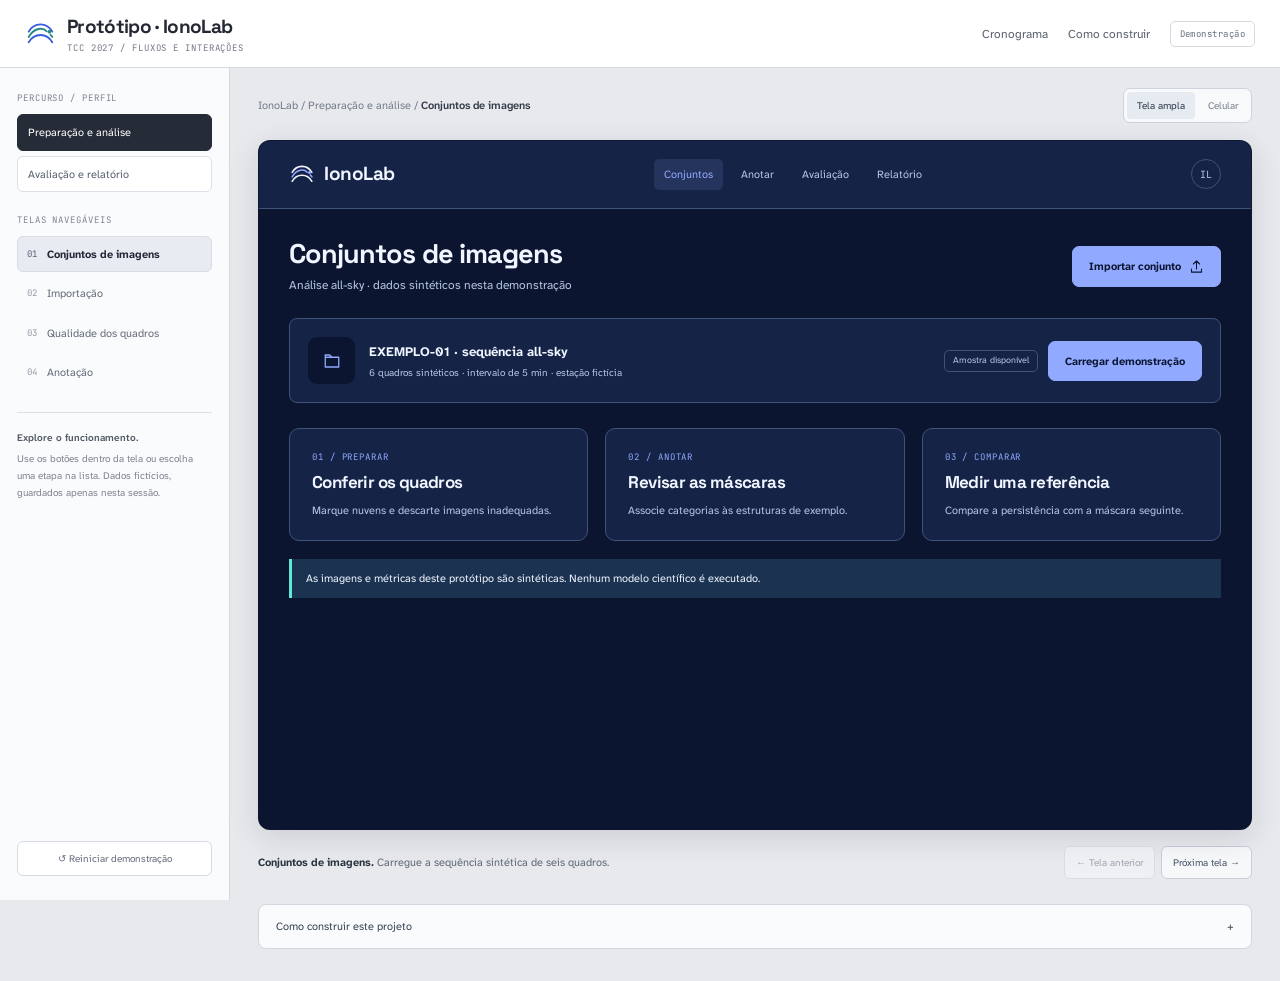
==== commit 69abc1cd: "Adiciona protótipo navegável e simplifica agenda de entregas" ====
--- a/laboratorio-3d/index.html
+++ b/laboratorio-3d/index.html
@@ -1,23 +1 @@
-<!DOCTYPE html>
-<html lang="pt-BR"><head><meta charset="UTF-8"><meta name="viewport" content="width=device-width,initial-scale=1"><meta name="theme-color" content="#0B1530"><title>IonoLab · Laboratório 3D e guia de construção</title><meta name="description" content="Desenvolva um fluxo reprodutível para estudar estruturas em imagens da ionosfera. A visualização 3D explica a origem óptica da imagem e a separação entre aquisição, processamento e avaliação."><link rel="icon" href="../identidade-visual/assets/simbolo.svg" type="image/svg+xml"><link rel="canonical" href="https://perabru.github.io/ionolab-ionosfera/laboratorio-3d/"><link rel="stylesheet" href="style.css"><style>@font-face{font-family:'Space Grotesk';src:url('../identidade-visual/fontes/space-grotesk.woff') format('woff');font-display:swap;font-weight:100 900}
-@font-face{font-family:'Atkinson Hyperlegible Next';src:url('../identidade-visual/fontes/atkinson-hyperlegible-next.woff') format('woff');font-display:swap;font-weight:100 900}
-@font-face{font-family:'JetBrains Mono';src:url('../identidade-visual/fontes/jetbrains-mono.woff') format('woff');font-display:swap;font-weight:100 900}
-:root{--bg:#0B1530;--panel:#152346;--ink:#F0F5FF;--muted:#B5C7E4;--line:#3F5278;--accent:#91A9FF;--second:#5EE8D5;--paper:#F0F5FF;--dark:#0B1530;--accent-ink:#0B1530;--stage-accent:#5EE8D5;--display:'Space Grotesk';--body:'Atkinson Hyperlegible Next';--mono:'JetBrains Mono'}</style><script type="importmap">{"imports":{"three":"./vendor/three.module.min.js"}}</script></head>
-<body data-project="ionolab-ionosfera"><a class="skip" href="#como-fazer">Pular para o passo a passo</a>
-<header class="site-header"><div class="wrap header-inner"><a class="brand" href="../"><img src="../identidade-visual/assets/simbolo-negativo.svg" alt=""><span><strong>IonoLab</strong><small>Laboratório de projeto · 2027</small></span></a><nav class="nav-links" id="nav-links" aria-label="Navegação do laboratório"><a href="#explorar">Explorar 3D</a><a href="#como-fazer">Como fazer</a><a href="#componentes">Componentes</a><a href="#ligacoes">Ligações</a><a class="back-link" href="../">Cronograma <svg viewBox="0 0 24 24" fill="none" stroke="currentColor" stroke-width="1.6" stroke-linecap="round" stroke-linejoin="round" aria-hidden="true"><path d="M7 17 17 7M7 7h10v10"/></svg></a></nav><button class="menu-toggle" id="menu-toggle" aria-label="Abrir navegação" aria-controls="nav-links" aria-expanded="false"><svg viewBox="0 0 24 24" fill="none" stroke="currentColor" stroke-width="1.6" stroke-linecap="round" stroke-linejoin="round" aria-hidden="true"><path d="M4 6h16M4 12h16M4 18h16"/></svg></button></div></header>
-<main><section class="hero"><div class="wrap hero-grid"><div><span class="eyebrow">IonoLab · laboratório de observação</span><h1>Do céu aos dados.</h1><p class="lede">Desenvolva um fluxo reprodutível para estudar estruturas em imagens da ionosfera. A visualização 3D explica a origem óptica da imagem e a separação entre aquisição, processamento e avaliação.</p><div class="hero-links"><a href="#explorar"><svg viewBox="0 0 24 24" fill="none" stroke="currentColor" stroke-width="1.6" stroke-linecap="round" stroke-linejoin="round" aria-hidden="true"><path d="m12 3 9 5v9l-9 5-9-5V8Z M3 8l9 5 9-5m-9 5v9m-5-17 10 5"/></svg>Explorar o modelo</a><a href="#como-fazer">Começar a construção <svg viewBox="0 0 24 24" fill="none" stroke="currentColor" stroke-width="1.6" stroke-linecap="round" stroke-linejoin="round" aria-hidden="true"><path d="M5 12h14m-6-6 6 6-6 6"/></svg></a></div></div><div class="hero-side"><div class="metric"><strong>8</strong><span>etapas de pesquisa</span></div><div class="metric"><strong>630 nm</strong><span>emissão de referência</span></div><div class="metric"><strong>Persistência</strong><span>primeiro baseline</span></div></div></div></section>
-<div class="wrap"><section id="explorar" aria-labelledby="lab-title"><div class="lab-header"><div><span class="section-label">01 / Explorador interativo</span><h2 id="lab-title">Observe o caminho da imagem.</h2></div><p>Gire, desmonte e selecione uma peça.<br>As ligações acompanham cada movimento.</p></div>
-<div class="lab-frame" id="lab-frame"><div class="lab-topbar"><span class="live-label"><i class="status-dot" aria-hidden="true"></i><span id="viewer-status" role="status">PREPARANDO O MODELO 3D</span></span><span class="muted" id="part-counter">MODELO EDUCATIVO</span></div><div class="lab-body"><div class="stage-column"><div class="stage" id="stage"><canvas id="scene" tabindex="0" aria-label="Visualização 3D carregando"></canvas><div class="canvas-labels" id="label-layer"></div><div class="camera-tools"><div class="segmented" aria-label="Vistas da câmera"><button data-camera="perspective" aria-pressed="true">Perspectiva</button><button data-camera="front" aria-pressed="false">Frente</button><button data-camera="top" aria-pressed="false">Topo</button><button data-camera="side" aria-pressed="false">Lado</button></div><div class="camera-actions"><button id="zoom-in" aria-label="Aproximar" title="Aproximar"><svg viewBox="0 0 24 24" fill="none" stroke="currentColor" stroke-width="1.6" stroke-linecap="round" stroke-linejoin="round" aria-hidden="true"><path d="M12 5v14M5 12h14"/></svg></button><button id="zoom-out" aria-label="Afastar" title="Afastar"><svg viewBox="0 0 24 24" fill="none" stroke="currentColor" stroke-width="1.6" stroke-linecap="round" stroke-linejoin="round" aria-hidden="true"><path d="M5 12h14"/></svg></button><button id="fullscreen" aria-label="Tela cheia" title="Tela cheia" aria-pressed="false"><svg viewBox="0 0 24 24" fill="none" stroke="currentColor" stroke-width="1.6" stroke-linecap="round" stroke-linejoin="round" aria-hidden="true"><path d="M8 3H3v5m13-5h5v5M3 16v5h5m13-5v5h-5"/></svg></button></div></div><div class="stage-brand"><span>Montagem e funcionamento</span><strong>IonoLab</strong></div><div class="stage-badge"><span id="assembly-value">Montado</span><div id="assembly-caption">VISTA DE CONJUNTO</div></div><div class="viewer-message" id="viewer-message"><div><div class="loader-ring"></div><h3>Preparando o laboratório</h3><p>Carregando as peças e os controles da visualização 3D.</p></div></div><noscript><div class="viewer-message"><div><h3>Ative o JavaScript para explorar o 3D</h3><p>O guia completo de construção permanece disponível abaixo.</p></div></div></noscript></div><div class="stage-hint"><span><svg viewBox="0 0 24 24" fill="none" stroke="currentColor" stroke-width="1.6" stroke-linecap="round" stroke-linejoin="round" aria-hidden="true"><rect x="6" y="2" width="12" height="20" rx="6"/><path d="M12 2v7"/></svg>Arraste para girar · role para ampliar · dois dedos no celular</span><span class="keyboard-hint">Teclado: setas · + / − · E</span></div><div class="explosion-control"><button class="primary-button" id="explode-button"><svg viewBox="0 0 24 24" fill="none" stroke="currentColor" stroke-width="1.6" stroke-linecap="round" stroke-linejoin="round" aria-hidden="true"><path d="m12 3 10 5-10 5L2 8Zm-9 10 9 5 9-5M3 18l9 5 9-5"/></svg><span id="explode-label">Desmontar</span></button><div class="explosion-range"><label for="explode"><span>CONJUNTO</span><span>PEÇAS SEPARADAS</span></label><input type="range" id="explode" min="0" max="100" value="0" step="1" aria-label="Nível de desmontagem"></div><output id="explode-output" for="explode">0%</output></div><div class="viewer-controls"><button class="control-button" id="spin" aria-pressed="false"><svg viewBox="0 0 24 24" fill="none" stroke="currentColor" stroke-width="1.6" stroke-linecap="round" stroke-linejoin="round" aria-hidden="true"><path d="M20 7v5h-5M4 17v-5h5M5 8a7 7 0 0 1 12-3l3 3M4 16l3 3a7 7 0 0 0 12-3"/></svg>Girar</button><button class="control-button" id="wires" aria-pressed="true"><svg viewBox="0 0 24 24" fill="none" stroke="currentColor" stroke-width="1.6" stroke-linecap="round" stroke-linejoin="round" aria-hidden="true"><path d="M5 5h8a4 4 0 0 1 0 8H9a3 3 0 0 0 0 6h10"/><circle cx="3" cy="5" r="2"/><circle cx="21" cy="19" r="2"/></svg>Ligações</button><button class="control-button" id="labels" aria-pressed="false"><svg viewBox="0 0 24 24" fill="none" stroke="currentColor" stroke-width="1.6" stroke-linecap="round" stroke-linejoin="round" aria-hidden="true"><path d="M3 3h8l10 10-8 8L3 11Z"/><circle cx="7.5" cy="7.5" r="1.5"/></svg>Rótulos</button><button class="control-button" id="reset-view"><svg viewBox="0 0 24 24" fill="none" stroke="currentColor" stroke-width="1.6" stroke-linecap="round" stroke-linejoin="round" aria-hidden="true"><path d="M3 4v6h6M4 10a8 8 0 1 1 1 8"/></svg>Restaurar</button><button class="control-button" id="save-image"><svg viewBox="0 0 24 24" fill="none" stroke="currentColor" stroke-width="1.6" stroke-linecap="round" stroke-linejoin="round" aria-hidden="true"><path d="M3 7h4l2-3h6l2 3h4v14H3Z"/><circle cx="12" cy="13" r="4"/></svg>Salvar imagem</button></div></div>
-<aside class="inspector" aria-label="Inspeção do modelo"><div class="inspector-heading"><h3>Dentro do projeto</h3><span>SELECIONE</span></div><div class="inspector-tabs" role="tablist" aria-label="Inspecionar"><button id="tab-parts" role="tab" aria-controls="part-list" aria-selected="true"><span id="parts-count">Peças</span></button><button id="tab-connections" role="tab" aria-controls="connection-list" aria-selected="false" tabindex="-1"><span id="connections-count">Ligações</span></button></div><div class="part-list" id="part-list" role="tabpanel" aria-labelledby="tab-parts"></div><div class="connection-list" id="connection-list" role="tabpanel" aria-labelledby="tab-connections" hidden></div><div class="part-detail" id="part-detail"><span class="detail-kicker">Explore</span><h4>Selecione uma peça</h4><p>Conheça a função, o dispositivo de referência e as dimensões de cada componente.</p></div><div class="tour-nav"><button id="tour-prev" aria-label="Componente anterior"><svg viewBox="0 0 24 24" fill="none" stroke="currentColor" stroke-width="1.6" stroke-linecap="round" stroke-linejoin="round" aria-hidden="true"><path d="m15 5-7 7 7 7"/></svg>Anterior</button><span id="tour-position">— / —</span><button id="tour-next" aria-label="Próximo componente">Próxima<svg viewBox="0 0 24 24" fill="none" stroke="currentColor" stroke-width="1.6" stroke-linecap="round" stroke-linejoin="round" aria-hidden="true"><path d="m9 5 7 7-7 7"/></svg></button></div></aside></div></div>
-<div class="model-note"><svg viewBox="0 0 24 24" fill="none" stroke="currentColor" stroke-width="1.6" stroke-linecap="round" stroke-linejoin="round" aria-hidden="true"><circle cx="12" cy="12" r="10"/><path d="M12 11v6m0-11v2"/></svg><p id="model-note-text">O primeiro produto trabalha com arquivos existentes e origem documentada. O imageador all-sky 3D representa uma possível fase futura de aquisição científica; não é uma câmera comum nem um projeto óptico pronto para fabricar. Intensidade em uma imagem não é, por si só, uma medição direta da densidade de plasma.</p></div><p class="sr-only" id="selection-announcement" aria-live="polite"></p></section>
-<section class="section" id="como-fazer" aria-labelledby="workflow-title"><div class="section-heading"><div><span class="section-label">02 / Da ideia ao ensaio</span><h2 id="workflow-title">Como fazer o projeto.</h2></div><p>Avance por etapas, registre o que foi testado e confira cada resultado. As marcações ficam salvas neste navegador.</p></div><div class="section-rule"></div><div class="workflow"><aside class="workflow-nav" aria-label="Etapas de construção"><div class="progress-heading"><span>SEU PROGRESSO</span><span id="progress-text">0 de 8 etapas</span></div><div class="progress-track"><span id="progress-bar"></span></div><nav><a href="#etapa-1"><span>01</span><span>Defina a pergunta e a unidade de análise</span></a><a href="#etapa-2"><span>02</span><span>Obtenha e catalogue os arquivos</span></a><a href="#etapa-3"><span>03</span><span>Entenda o caminho óptico</span></a><a href="#etapa-4"><span>04</span><span>Prepare imagens sem apagar a evidência</span></a><a href="#etapa-5"><span>05</span><span>Crie rótulos e divisão temporal</span></a><a href="#etapa-6"><span>06</span><span>Implemente um baseline antes do modelo complexo</span></a><a href="#etapa-7"><span>07</span><span>Avalie acertos, erros e condições</span></a><a href="#etapa-8"><span>08</span><span>Construa a interface e feche o experimento</span></a></nav><button class="reset-progress" id="reset-progress">Limpar marcações</button></aside><div><article class="step" id="etapa-1"><div class="step-title"><span class="step-number">01</span><div class="step-title-content"><p class="step-kicker">Planejar</p><h3>Defina a pergunta e a unidade de análise</h3></div><label class="check-button"><input type="checkbox" data-step-check="etapa-1" aria-label="Marcar etapa 1: Defina a pergunta e a unidade de análise"><span>Concluída</span></label></div><p>Separe detecção, segmentação e previsão: são tarefas diferentes, com entradas e critérios próprios. Escolha uma como entrega inicial.</p><ul><li>Defina se o objetivo é classificar um frame, delimitar uma estrutura ou prever o próximo estado da imagem. Registre a definição operacional de blob/bubble adotada com a orientação científica.</li><li>Escolha estação, período, emissão óptica, cadência e recorte. Não reúna imagens de instrumentos diferentes sem registrar essa diferença.</li><li>Para previsão, defina instante de emissão, horizonte e quais dados já estarão disponíveis nesse instante.</li><li>Liste os resultados esperados: manifesto do conjunto, rótulos revisados, baseline, avaliação e interface que permita inspecionar erros.</li></ul><div class="acceptance"><strong>Como conferir</strong>Uma ficha descreve entrada, saída, intervalo temporal e critério de sucesso sem depender de uma demonstração visual.</div><button class="control-button step-view" data-view-parts="workstation,storage"><svg viewBox="0 0 24 24" fill="none" stroke="currentColor" stroke-width="1.6" stroke-linecap="round" stroke-linejoin="round" aria-hidden="true"><path d="m12 3 9 5v9l-9 5-9-5V8Z M3 8l9 5 9-5m-9 5v9m-5-17 10 5"/></svg>Ver esta etapa no 3D</button></article><article class="step" id="etapa-2"><div class="step-title"><span class="step-number">02</span><div class="step-title-content"><p class="step-kicker">Dados com origem</p><h3>Obtenha e catalogue os arquivos</h3></div><label class="check-button"><input type="checkbox" data-step-check="etapa-2" aria-label="Marcar etapa 2: Obtenha e catalogue os arquivos"><span>Concluída</span></label></div><p>Confirme disponibilidade, formato e condições de uso com a fonte. O roteiro não pressupõe uma API universal de imagens do INPE.</p><ul><li>Registre URL ou forma de recebimento, instituição, estação, data de acesso e condições de uso. Preserve os arquivos originais em diretório sem edição.</li><li>Crie um manifesto com identificador, tamanho, checksum, horário UTC, exposição, filtro, dimensões e metadados disponíveis. Marque o que não foi informado.</li><li>Verifique formato e codificação antes de escolher o leitor: FITS, imagem convencional e arquivos científicos podem exigir adaptadores diferentes.</li><li>Use manifesto_demo.json e frames_demo.csv para aprender o contrato. Esses arquivos são sintéticos, em grade 4×4, e não são observações do INPE.</li></ul><div class="acceptance"><strong>Como conferir</strong>Cada frame pode ser relacionado ao original, ao horário e ao instrumento, ou tem suas lacunas de metadados declaradas.</div><button class="control-button step-view" data-view-parts="storage,workstation"><svg viewBox="0 0 24 24" fill="none" stroke="currentColor" stroke-width="1.6" stroke-linecap="round" stroke-linejoin="round" aria-hidden="true"><path d="m12 3 9 5v9l-9 5-9-5V8Z M3 8l9 5 9-5m-9 5v9m-5-17 10 5"/></svg>Ver esta etapa no 3D</button></article><article class="step" id="etapa-3"><div class="step-title"><span class="step-number">03</span><div class="step-title-content"><p class="step-kicker">Instrumentação</p><h3>Entenda o caminho óptico</h3></div><label class="check-button"><input type="checkbox" data-step-check="etapa-3" aria-label="Marcar etapa 3: Entenda o caminho óptico"><span>Concluída</span></label></div><p>A cena separa base, óptica, filtro e sensor para explicar como a emissão é registrada. A instrumentação real requer especificação e calibração próprias.</p><ul><li>Observe a lente de grande campo, a seleção espectral e o detector. O INPE utiliza a emissão OI 630,0 nm no estudo de irregularidades ionosféricas.</li><li>Relacione faixa espectral, tempo de exposição, sensibilidade e geometria aos metadados que o processamento recebe.</li><li>Trate nuvens, lua, saturação, horizonte e artefatos como condições de qualidade, não automaticamente como estruturas ionosféricas.</li><li>Mantenha a aquisição óptica própria como etapa futura quando o TCC usar arquivos existentes. A troca por webcam ou lente genérica não garante o mesmo observável científico.</li></ul><div class="acceptance"><strong>Como conferir</strong>A equipe explica o que o instrumento observa e quais fatores podem alterar a imagem.</div><button class="control-button step-view" data-view-parts="instrument_base,optics,filter,sensor"><svg viewBox="0 0 24 24" fill="none" stroke="currentColor" stroke-width="1.6" stroke-linecap="round" stroke-linejoin="round" aria-hidden="true"><path d="m12 3 9 5v9l-9 5-9-5V8Z M3 8l9 5 9-5m-9 5v9m-5-17 10 5"/></svg>Ver esta etapa no 3D</button></article><article class="step" id="etapa-4"><div class="step-title"><span class="step-number">04</span><div class="step-title-content"><p class="step-kicker">Pré-processar</p><h3>Prepare imagens sem apagar a evidência</h3></div><label class="check-button"><input type="checkbox" data-step-check="etapa-4" aria-label="Marcar etapa 4: Prepare imagens sem apagar a evidência"><span>Concluída</span></label></div><p>Cada transformação precisa poder ser repetida. Separe correção instrumental, máscara de qualidade e normalização para o algoritmo.</p><ul><li>Defina leitor e validação de dimensões, canais, orientação e escala. Não converta o original para uma figura de tela e descarte os dados científicos.</li><li>Aplique dark, flat ou correção geométrica apenas quando houver referência e procedimento adequados ao instrumento. Guarde parâmetros e versões.</li><li>Crie máscaras para pixels inválidos, horizonte, saturação e condições rejeitadas. Mantenha a razão da rejeição ligada ao frame.</li><li>Para mapear azimute, elevação ou coordenadas, use a calibração real. Uma projeção baseada apenas na aparência do círculo não produz georreferenciamento validado.</li></ul><div class="acceptance"><strong>Como conferir</strong>O pipeline recria o mesmo derivado a partir do original e apresenta a máscara usada no cálculo.</div><button class="control-button step-view" data-view-parts="sensor,workstation,storage"><svg viewBox="0 0 24 24" fill="none" stroke="currentColor" stroke-width="1.6" stroke-linecap="round" stroke-linejoin="round" aria-hidden="true"><path d="m12 3 9 5v9l-9 5-9-5V8Z M3 8l9 5 9-5m-9 5v9m-5-17 10 5"/></svg>Ver esta etapa no 3D</button></article><article class="step" id="etapa-5"><div class="step-title"><span class="step-number">05</span><div class="step-title-content"><p class="step-kicker">Preparar avaliação</p><h3>Crie rótulos e divisão temporal</h3></div><label class="check-button"><input type="checkbox" data-step-check="etapa-5" aria-label="Marcar etapa 5: Crie rótulos e divisão temporal"><span>Concluída</span></label></div><p>Os rótulos de referência e a separação dos conjuntos determinam o significado das métricas. Frames próximos podem compartilhar quase toda a informação.</p><ul><li>Defina regras de anotação com exemplos, casos ambíguos e revisão por pessoa capacitada. Registre autoria, versão e divergências.</li><li>Separe por noite, campanha ou estação conforme a pergunta. Mantenha sequências correlacionadas no mesmo grupo e o teste temporal após o treino quando a tarefa exigir previsão futura.</li><li>Ajuste normalização, seleção de parâmetros e limiares somente no desenvolvimento. Preserve um teste final sem participação nessas decisões.</li><li>Ao formar janelas, confira se nenhum frame futuro entrou como entrada. Registre os identificadores das amostras em cada partição.</li></ul><div class="acceptance"><strong>Como conferir</strong>O manifesto de divisão demonstra que uma mesma sequência não vazou entre treino e teste.</div><button class="control-button step-view" data-view-parts="workstation,storage"><svg viewBox="0 0 24 24" fill="none" stroke="currentColor" stroke-width="1.6" stroke-linecap="round" stroke-linejoin="round" aria-hidden="true"><path d="m12 3 9 5v9l-9 5-9-5V8Z M3 8l9 5 9-5m-9 5v9m-5-17 10 5"/></svg>Ver esta etapa no 3D</button></article><article class="step" id="etapa-6"><div class="step-title"><span class="step-number">06</span><div class="step-title-content"><p class="step-kicker">Modelar</p><h3>Implemente um baseline antes do modelo complexo</h3></div><label class="check-button"><input type="checkbox" data-step-check="etapa-6" aria-label="Marcar etapa 6: Implemente um baseline antes do modelo complexo"><span>Concluída</span></label></div><p>A persistência prevê que o próximo frame será igual ao último disponível. Ela oferece uma comparação simples para medir o ganho de um método mais sofisticado.</p><ul><li>Execute prever_persistencia.py e confira emissão, alvo e MAE do exemplo. O programa usa o frame observado para prever um frame posterior.</li><li>Adapte a análise aos dados reais, respeitando máscara e unidade. Compare todo método no mesmo conjunto e no mesmo horizonte.</li><li>Se estudar advecção ou redes neurais, registre hiperparâmetros, sementes, versão dos dados e custo de execução. Avalie o ganho em relação à persistência.</li><li>Use LLM, quando previsto, para organizar explicações apoiadas em dados e referências. Ele não substitui o algoritmo de medição, o rótulo científico nem a avaliação independente.</li></ul><div class="code-block"><div class="code-top"><span>bash</span><button class="copy-code" data-copy-code="code-etapa-6"><svg viewBox="0 0 24 24" fill="none" stroke="currentColor" stroke-width="1.6" stroke-linecap="round" stroke-linejoin="round" aria-hidden="true"><rect x="8" y="8" width="13" height="13" rx="2"/><path d="M16 8V3H3v13h5"/></svg>Copiar código</button></div><pre><code id="code-etapa-6">cd materiais
-python prever_persistencia.py
-python avaliar.py</code></pre></div><div class="acceptance"><strong>Como conferir</strong>O novo método é comparado a um baseline reproduzível, inclusive quando não supera esse baseline.</div><button class="control-button step-view" data-view-parts="workstation"><svg viewBox="0 0 24 24" fill="none" stroke="currentColor" stroke-width="1.6" stroke-linecap="round" stroke-linejoin="round" aria-hidden="true"><path d="m12 3 9 5v9l-9 5-9-5V8Z M3 8l9 5 9-5m-9 5v9m-5-17 10 5"/></svg>Ver esta etapa no 3D</button></article><article class="step" id="etapa-7"><div class="step-title"><span class="step-number">07</span><div class="step-title-content"><p class="step-kicker">Medir</p><h3>Avalie acertos, erros e condições</h3></div><label class="check-button"><input type="checkbox" data-step-check="etapa-7" aria-label="Marcar etapa 7: Avalie acertos, erros e condições"><span>Concluída</span></label></div><p>Uma única média pode esconder classes raras ou noites difíceis. Mostre números e exemplos que permitam entender o comportamento do método.</p><ul><li>Na classificação, apresente matriz de confusão, suporte, precisão e recall por classe. No exercício, linhas são verdade e colunas são previsão.</li><li>Na segmentação, compare máscaras com métricas como IoU e examine bordas e estruturas pequenas. Na previsão de intensidade, use erro na unidade correta e no horizonte definido.</li><li>Separe resultados por estação, noite e qualidade quando houver amostra suficiente. Mostre casos de falso positivo, falso negativo e resultado inconclusivo.</li><li>Registre tempo de execução, memória e limites do conjunto. Não descreva um erro baixo no CSV sintético como capacidade de previsão operacional.</li></ul><div class="acceptance"><strong>Como conferir</strong>O relatório permite reproduzir as métricas e inspecionar os arquivos que originaram cada erro.</div><button class="control-button step-view" data-view-parts="workstation,storage"><svg viewBox="0 0 24 24" fill="none" stroke="currentColor" stroke-width="1.6" stroke-linecap="round" stroke-linejoin="round" aria-hidden="true"><path d="m12 3 9 5v9l-9 5-9-5V8Z M3 8l9 5 9-5m-9 5v9m-5-17 10 5"/></svg>Ver esta etapa no 3D</button></article><article class="step" id="etapa-8"><div class="step-title"><span class="step-number">08</span><div class="step-title-content"><p class="step-kicker">Entregar</p><h3>Construa a interface e feche o experimento</h3></div><label class="check-button"><input type="checkbox" data-step-check="etapa-8" aria-label="Marcar etapa 8: Construa a interface e feche o experimento"><span>Concluída</span></label></div><p>A interface é uma ferramenta para inspecionar resultados. Ela deve preservar a diferença entre imagem original, dado processado, previsão e anotação.</p><ul><li>Implemente escolha de sessão, linha temporal, original, máscara, resultado e legenda de unidades. Mostre status de qualidade e metadados.</li><li>No painel de previsão, exiba instante de emissão e horizonte, além do frame alvo observado quando ele já existir.</li><li>Exporte manifesto, métricas, versões e figuras com identificação da fonte. Mantenha os arquivos necessários para repetir o experimento.</li><li>Prepare monografia e artigo com método, baseline, conjunto, validação e limitações. Identifique claramente o que foi simulado, desenvolvido e ensaiado.</li></ul><div class="acceptance"><strong>Como conferir</strong>Um resultado do painel pode ser rastreado até o original, a configuração e o cálculo de avaliação.</div><button class="control-button step-view" data-view-parts="workstation,storage,sensor"><svg viewBox="0 0 24 24" fill="none" stroke="currentColor" stroke-width="1.6" stroke-linecap="round" stroke-linejoin="round" aria-hidden="true"><path d="m12 3 9 5v9l-9 5-9-5V8Z M3 8l9 5 9-5m-9 5v9m-5-17 10 5"/></svg>Ver esta etapa no 3D</button></article></div></div></section>
-<section class="section" id="componentes" aria-labelledby="components-title"><div class="section-heading"><div><span class="section-label">03 / Bancada e materiais</span><h2 id="components-title">O que você vai usar.</h2></div><p>Dispositivos de referência, papel de cada item e documentação para conferir a escolha antes de montar.</p></div><div class="table-shell"><table class="data-table"><thead><tr><th>Componente / referência</th><th>Qtd.</th><th>Função e seleção</th><th>Fonte técnica</th></tr></thead><tbody><tr><td><strong>Estação de análise</strong><small>Computador com Python</small></td><td>1</td><td>Importar imagens, processar e avaliar.<small>Os exercícios iniciais usam CPU; dimensionar por conjunto e método.</small></td><td><a href="https://www.python.org/" target="_blank" rel="noopener noreferrer">Python ↗</a></td></tr><tr><td><strong>Arquivos de observação</strong><small>Conjunto INPE/EMBRACE ou outra fonte documentada</small></td><td>Por recorte</td><td>Entrada científica do experimento.<small>Confirmar produto, acesso, termos, estação e metadados.</small></td><td><a href="https://www.gov.br/inpe/pt-br/area-conhecimento/unidade-sul/heliofisica-aeronomia-e-clima-espacial" target="_blank" rel="noopener noreferrer">Instrumentação e dados INPE ↗</a></td></tr><tr><td><strong>Preservação</strong><small>Disco de trabalho e cópia independente</small></td><td>1 conjunto</td><td>Originais, derivados, rótulos e manifestos.<small>Conferir checksums e restauração.</small></td><td><a href="https://docs.python.org/3/library/hashlib.html" target="_blank" rel="noopener noreferrer">Hashes de arquivos ↗</a></td></tr><tr><td><strong>Imageador all-sky</strong><small>Instrumento científico representativo</small></td><td>Fase futura</td><td>Aquisição óptica de emissões atmosféricas.<small>Não é necessário para começar com arquivos existentes.</small></td><td><a href="https://www.gov.br/inpe/pt-br/area-conhecimento/engenharia-e-ciencias-espaciais/cgce/ciencia-espacial/clima-espacial/aeroluminescencia/experimentos" target="_blank" rel="noopener noreferrer">Experimentos INPE ↗</a></td></tr><tr><td><strong>Conjunto óptico</strong><small>Grande campo, filtro e detector compatíveis</small></td><td>Fase futura</td><td>Formar e registrar a imagem na faixa escolhida.<small>Seleção, montagem e calibração são um projeto de instrumentação próprio.</small></td><td><a href="https://www.gov.br/inpe/pt-br/area-conhecimento/unidade-sul/heliofisica-aeronomia-e-clima-espacial" target="_blank" rel="noopener noreferrer">Caminho de observação ↗</a></td></tr><tr><td><strong>Aceleração computacional</strong><small>GPU compatível com o framework</small></td><td>Opcional</td><td>Experimentos de modelos mais complexos.<small>Adotar somente após medir a necessidade; não exigida pelo baseline.</small></td><td><a href="https://pytorch.org/" target="_blank" rel="noopener noreferrer">PyTorch ↗</a></td></tr></tbody></table></div></section>
-<section class="section" id="ligacoes" aria-labelledby="connections-title"><div class="section-heading"><div><span class="section-label">04 / Conexões do sistema</span><h2 id="connections-title">De onde vem. Para onde vai.</h2></div></div><div class="connections-top"><p>As ligações representam o caminho dos dados entre dispositivos e serviços. Selecione uma delas no modelo para acompanhar a origem e o destino.</p><button class="control-button" id="show-connections"><svg viewBox="0 0 24 24" fill="none" stroke="currentColor" stroke-width="1.6" stroke-linecap="round" stroke-linejoin="round" aria-hidden="true"><path d="M5 5h8a4 4 0 0 1 0 8H9a3 3 0 0 0 0 6h10"/><circle cx="3" cy="5" r="2"/><circle cx="21" cy="19" r="2"/></svg>Inspecionar ligações no 3D</button></div><div class="table-shell"><table class="data-table"><thead><tr><th>Origem</th><th>Destino</th><th>Sinal / protocolo</th><th>Como integrar</th></tr></thead><tbody><tr><td><strong>Emissão atmosférica</strong></td><td>Óptica e filtro</td><td><span class="connection-type">Caminho óptico</span></td><td>Representação conceitual da observação, não instrução de construção da óptica.</td></tr><tr><td><strong>Óptica selecionada</strong></td><td>Detector</td><td><span class="connection-type">Imagem filtrada</span></td><td>Exposição, sensibilidade e calibração influenciam a aquisição.</td></tr><tr><td><strong>Fonte de arquivos / instrumento</strong></td><td>Armazenamento original</td><td><span class="connection-type">Arquivo + metadados</span></td><td>Recebimento documentado; não se pressupõe uma API universal.</td></tr><tr><td><strong>Original</strong></td><td>Pré-processamento</td><td><span class="connection-type">Leitor + configuração</span></td><td>Transformações versionadas e máscara de validade.</td></tr><tr><td><strong>Conjunto separado por tempo</strong></td><td>Baseline / modelo</td><td><span class="connection-type">Entrada causal</span></td><td>O alvo futuro não pode fazer parte da entrada disponível.</td></tr><tr><td><strong>Previsão + referência</strong></td><td>Avaliação</td><td><span class="connection-type">Métricas e evidências</span></td><td>Mesmo conjunto, máscara e horizonte para comparar métodos.</td></tr><tr><td><strong>Resultados</strong></td><td>Painel de inspeção</td><td><span class="connection-type">HTTPS / arquivo exportado</span></td><td>Original, processamento e previsão claramente identificados.</td></tr></tbody></table></div><p class="connections-caption">O primeiro produto trabalha com arquivos existentes e origem documentada. O imageador all-sky 3D representa uma possível fase futura de aquisição científica; não é uma câmera comum nem um projeto óptico pronto para fabricar. Intensidade em uma imagem não é, por si só, uma medição direta da densidade de plasma.</p></section>
-<section class="section" id="ferramentas"><div class="section-heading"><div><span class="section-label">05 / Ferramentas de trabalho</span><h2>O software que liga as partes.</h2></div><p>Cada ferramenta tem uma função na construção. Os links levam à documentação original.</p></div><div class="stack-grid"><a class="stack-item" href="https://docs.opencv.org/4.x/d9/d0c/group__calib3d.html" target="_blank" rel="noopener noreferrer"><svg viewBox="0 0 24 24" fill="none" stroke="currentColor" stroke-width="1.6" stroke-linecap="round" stroke-linejoin="round" aria-hidden="true"><path d="M7 17 17 7M7 7h10v10"/></svg><h3>Python + NumPy / OpenCV</h3><p>Leitura, máscaras e transformações.</p></a><a class="stack-item" href="https://docs.astropy.org/en/stable/io/fits/" target="_blank" rel="noopener noreferrer"><svg viewBox="0 0 24 24" fill="none" stroke="currentColor" stroke-width="1.6" stroke-linecap="round" stroke-linejoin="round" aria-hidden="true"><path d="M7 17 17 7M7 7h10v10"/></svg><h3>Astropy / xarray</h3><p>Arquivos científicos conforme o formato recebido.</p></a><a class="stack-item" href="https://scikit-learn.org/stable/modules/generated/sklearn.model_selection.TimeSeriesSplit.html" target="_blank" rel="noopener noreferrer"><svg viewBox="0 0 24 24" fill="none" stroke="currentColor" stroke-width="1.6" stroke-linecap="round" stroke-linejoin="round" aria-hidden="true"><path d="M7 17 17 7M7 7h10v10"/></svg><h3>scikit-learn</h3><p>Divisão de avaliação e métricas.</p></a><a class="stack-item" href="https://pytorch.org/" target="_blank" rel="noopener noreferrer"><svg viewBox="0 0 24 24" fill="none" stroke="currentColor" stroke-width="1.6" stroke-linecap="round" stroke-linejoin="round" aria-hidden="true"><path d="M7 17 17 7M7 7h10v10"/></svg><h3>PyTorch</h3><p>Modelos posteriores ao baseline simples.</p></a><a class="stack-item" href="https://fastapi.tiangolo.com/" target="_blank" rel="noopener noreferrer"><svg viewBox="0 0 24 24" fill="none" stroke="currentColor" stroke-width="1.6" stroke-linecap="round" stroke-linejoin="round" aria-hidden="true"><path d="M7 17 17 7M7 7h10v10"/></svg><h3>FastAPI + Plotly</h3><p>Consulta dos experimentos e inspeção temporal.</p></a></div></section>
-<section class="section" id="validacao"><div class="section-heading"><div><span class="section-label">06 / Critérios de entrega</span><h2>Construa. Meça. Demonstre.</h2></div></div><div class="quality-grid"><div><h3>O que precisa funcionar</h3><ul class="quality-list"><li><svg viewBox="0 0 24 24" fill="none" stroke="currentColor" stroke-width="1.6" stroke-linecap="round" stroke-linejoin="round" aria-hidden="true"><path d="m5 12 4 4L19 6"/></svg><span>Arquivos sintéticos identificados e separados dos observacionais.</span></li><li><svg viewBox="0 0 24 24" fill="none" stroke="currentColor" stroke-width="1.6" stroke-linecap="round" stroke-linejoin="round" aria-hidden="true"><path d="m5 12 4 4L19 6"/></svg><span>Nenhum frame futuro aparece na entrada de previsão.</span></li><li><svg viewBox="0 0 24 24" fill="none" stroke="currentColor" stroke-width="1.6" stroke-linecap="round" stroke-linejoin="round" aria-hidden="true"><path d="m5 12 4 4L19 6"/></svg><span>Mesma noite ou sequência correlacionada não vaza entre conjuntos.</span></li><li><svg viewBox="0 0 24 24" fill="none" stroke="currentColor" stroke-width="1.6" stroke-linecap="round" stroke-linejoin="round" aria-hidden="true"><path d="m5 12 4 4L19 6"/></svg><span>Métricas informam tarefa, suporte, unidade e máscara.</span></li><li><svg viewBox="0 0 24 24" fill="none" stroke="currentColor" stroke-width="1.6" stroke-linecap="round" stroke-linejoin="round" aria-hidden="true"><path d="m5 12 4 4L19 6"/></svg><span>Câmera futura não é apresentada como equipamento já construído ou calibrado.</span></li></ul></div><div><h3>O que apresentar</h3><ul class="quality-list"><li><svg viewBox="0 0 24 24" fill="none" stroke="currentColor" stroke-width="1.6" stroke-linecap="round" stroke-linejoin="round" aria-hidden="true"><path d="M14 2H5v20h14V7Zm0 0v6h5M8 12h8m-8 4h6"/></svg><span>Manifesto de dados com origem, horário, instrumento e checksum.</span></li><li><svg viewBox="0 0 24 24" fill="none" stroke="currentColor" stroke-width="1.6" stroke-linecap="round" stroke-linejoin="round" aria-hidden="true"><path d="M14 2H5v20h14V7Zm0 0v6h5M8 12h8m-8 4h6"/></svg><span>Protocolo de anotação e partições sem vazamento temporal.</span></li><li><svg viewBox="0 0 24 24" fill="none" stroke="currentColor" stroke-width="1.6" stroke-linecap="round" stroke-linejoin="round" aria-hidden="true"><path d="M14 2H5v20h14V7Zm0 0v6h5M8 12h8m-8 4h6"/></svg><span>Pipeline reprodutível com máscaras e versões.</span></li><li><svg viewBox="0 0 24 24" fill="none" stroke="currentColor" stroke-width="1.6" stroke-linecap="round" stroke-linejoin="round" aria-hidden="true"><path d="M14 2H5v20h14V7Zm0 0v6h5M8 12h8m-8 4h6"/></svg><span>Baseline e comparação de métodos no mesmo horizonte.</span></li><li><svg viewBox="0 0 24 24" fill="none" stroke="currentColor" stroke-width="1.6" stroke-linecap="round" stroke-linejoin="round" aria-hidden="true"><path d="M14 2H5v20h14V7Zm0 0v6h5M8 12h8m-8 4h6"/></svg><span>Painel de inspeção e relatório com exemplos de erro.</span></li></ul></div></div></section>
-<section class="section" id="arquivos"><div class="section-heading"><div><span class="section-label">07 / Continue a construção</span><h2>Arquivos na bancada.</h2></div><p>Materiais do projeto, exercícios e arquivos que podem ser adaptados pela equipe.</p></div><div class="resource-grid"><a class="resource" href="../materiais/kit-estudos-ionolab.zip"><svg viewBox="0 0 24 24" fill="none" stroke="currentColor" stroke-width="1.6" stroke-linecap="round" stroke-linejoin="round" aria-hidden="true"><path d="M12 3v12m-5-5 5 5 5-5M4 17v4h16v-4"/></svg><div><h3>Kit de estudos</h3><p>Frames e rótulos sintéticos, manifesto e scripts.</p></div></a><a class="resource" href="../materiais/prever_persistencia.py"><svg viewBox="0 0 24 24" fill="none" stroke="currentColor" stroke-width="1.6" stroke-linecap="round" stroke-linejoin="round" aria-hidden="true"><path d="M14 2H5v20h14V7Zm0 0v6h5M8 12h8m-8 4h6"/></svg><div><h3>Baseline de persistência</h3><p>Previsão causal no exercício sintético.</p></div></a><a class="resource" href="../materiais/avaliar.py"><svg viewBox="0 0 24 24" fill="none" stroke="currentColor" stroke-width="1.6" stroke-linecap="round" stroke-linejoin="round" aria-hidden="true"><path d="M14 2H5v20h14V7Zm0 0v6h5M8 12h8m-8 4h6"/></svg><div><h3>Avaliação de classificação</h3><p>Matriz de confusão e métricas binárias.</p></div></a><a class="resource" href="../materiais/manifesto_demo.json"><svg viewBox="0 0 24 24" fill="none" stroke="currentColor" stroke-width="1.6" stroke-linecap="round" stroke-linejoin="round" aria-hidden="true"><path d="M14 2H5v20h14V7Zm0 0v6h5M8 12h8m-8 4h6"/></svg><div><h3>Manifesto demonstrativo</h3><p>Metadados do conjunto 4×4.</p></div></a><a class="resource" href="../materiais/protocolo_experimento.md"><svg viewBox="0 0 24 24" fill="none" stroke="currentColor" stroke-width="1.6" stroke-linecap="round" stroke-linejoin="round" aria-hidden="true"><path d="M14 2H5v20h14V7Zm0 0v6h5M8 12h8m-8 4h6"/></svg><div><h3>Protocolo de experimento</h3><p>Pergunta, conjunto e critérios de análise.</p></div></a><a class="resource" href="../identidade-visual/"><svg viewBox="0 0 24 24" fill="none" stroke="currentColor" stroke-width="1.6" stroke-linecap="round" stroke-linejoin="round" aria-hidden="true"><path d="M14 2H5v20h14V7Zm0 0v6h5M8 12h8m-8 4h6"/></svg><div><h3>Guia de identidade visual</h3><p>Cores, tipografia, marcas e modelos de apresentação.</p></div></a><a class="resource" href="https://github.com/perabru/ionolab-ionosfera/tree/main/laboratorio-3d"><svg viewBox="0 0 24 24" fill="none" stroke="currentColor" stroke-width="1.6" stroke-linecap="round" stroke-linejoin="round" aria-hidden="true"><path d="m8 5-6 7 6 7m8-14 6 7-6 7M14 3l-4 18"/></svg><div><h3>Código da modelagem 3D</h3><p>Geometrias, interações, conteúdo e bibliotecas versionadas.</p></div></a></div></section>
-<section class="section" id="duvidas"><div class="section-heading"><div><span class="section-label">08 / Decisões de projeto</span><h2>Antes do próximo passo.</h2></div></div><div class="faq"><details><summary>Preciso comprar uma câmera para iniciar o TCC?</summary><p>Não. O primeiro fluxo usa arquivos existentes com origem e condições de uso confirmadas. O imageador representa uma etapa de aquisição própria que pode ficar como trabalho futuro.</p></details><details><summary>Uma câmera comum enxerga as mesmas estruturas?</summary><p>A aquisição científica depende de sensibilidade, exposição, filtro e calibração adequados à emissão observada. Aparência semelhante de uma câmera não comprova essa capacidade.</p></details><details><summary>O código já prevê eventos reais do INPE?</summary><p>Os scripts do kit demonstram persistência e cálculo de métricas em dados sintéticos. O resultado científico exige adaptação, conjunto observacional e avaliação próprios.</p></details><details><summary>Por que não embaralhar todos os frames?</summary><p>Frames próximos compartilham informação e podem facilitar artificialmente o teste. A divisão deve respeitar tempo, noite, campanha ou estação conforme a pergunta.</p></details></div></section>
-<section class="section" id="referencias"><div class="section-heading"><div><span class="section-label">09 / Documentação consultada</span><h2>Fontes para conferir e aprofundar.</h2></div></div><ol class="reference-list"><li><div><a href="https://www.gov.br/inpe/pt-br/area-conhecimento/engenharia-e-ciencias-espaciais/cgce/ciencia-espacial/clima-espacial/aeroluminescencia/experimentos" target="_blank" rel="noopener noreferrer">INPE · experimentos de aeroluminescência ↗</a><p>Emissões e estudo de irregularidades ionosféricas.</p></div></li><li><div><a href="https://www.gov.br/inpe/pt-br/area-conhecimento/unidade-sul/heliofisica-aeronomia-e-clima-espacial" target="_blank" rel="noopener noreferrer">INPE · imageador all-sky ↗</a><p>Instrumentação, contexto físico e acesso a dados.</p></div></li><li><div><a href="https://docs.astropy.org/en/stable/io/fits/" target="_blank" rel="noopener noreferrer">Astropy · FITS ↗</a><p>Leitura de arquivos científicos quando esse formato estiver presente.</p></div></li><li><div><a href="https://docs.opencv.org/4.x/d9/d0c/group__calib3d.html" target="_blank" rel="noopener noreferrer">OpenCV · calibração ↗</a><p>Modelos de câmera e transformação geométrica.</p></div></li><li><div><a href="https://scikit-learn.org/stable/modules/generated/sklearn.model_selection.TimeSeriesSplit.html" target="_blank" rel="noopener noreferrer">scikit-learn · TimeSeriesSplit ↗</a><p>Separação temporal para avaliação.</p></div></li><li><div><a href="https://scikit-learn.org/stable/common_pitfalls.html#data-leakage" target="_blank" rel="noopener noreferrer">scikit-learn · vazamento de dados ↗</a><p>Ajuste de transformações apenas no conjunto apropriado.</p></div></li><li><div><a href="https://www2.inpe.br/climaespacial/AGCImagerViewer/faces/about.xhtml?lan=pt" target="_blank" rel="noopener noreferrer">INPE/Clima Espacial — Imageador ↗</a><p>Referência dimensional e visual para a modelagem educativa.</p></div></li></ol></section></div></main>
-<footer class="site-footer"><div class="wrap footer-inner"><div><strong>IonoLab</strong><br>Laboratório de projeto · TCC 2027 · Bruno Michel Pera</div><div class="footer-links"><a href="../">Cronograma</a><a href="../briefing.html">Briefing técnico</a><a href="../identidade-visual/">Identidade visual</a><a href="https://github.com/perabru/ionolab-ionosfera">GitHub <svg viewBox="0 0 24 24" fill="none" stroke="currentColor" stroke-width="1.6" stroke-linecap="round" stroke-linejoin="round" aria-hidden="true"><path d="M7 17 17 7M7 7h10v10"/></svg></a></div></div></footer><div class="toast" id="toast" role="status"></div><script id="project-data" type="application/json">{"slug": "ionolab-ionosfera", "name": "IonoLab", "colors": {"bg": "#0B1530", "panel": "#152346", "ink": "#F0F5FF", "muted": "#B5C7E4", "line": "#3F5278", "accent": "#91A9FF", "second": "#5EE8D5", "paper": "#F0F5FF", "dark": "#0B1530"}, "fonts": {"display": "Space Grotesk", "body": "Atkinson Hyperlegible Next", "mono": "JetBrains Mono"}, "stageAccent": "#5EE8D5"}</script><script type="module" src="viewer.js"></script></body></html>+<!doctype html><html lang="pt-BR"><head><meta charset="utf-8"><meta name="viewport" content="width=device-width,initial-scale=1"><meta http-equiv="refresh" content="0;url=../prototipo/"><title>Protótipo · IonoLab</title></head><body><h1>Protótipo · IonoLab</h1><p>A demonstração deste software agora usa telas navegáveis.</p><p><a href="../prototipo/">Abrir o protótipo interativo</a></p></body></html>
